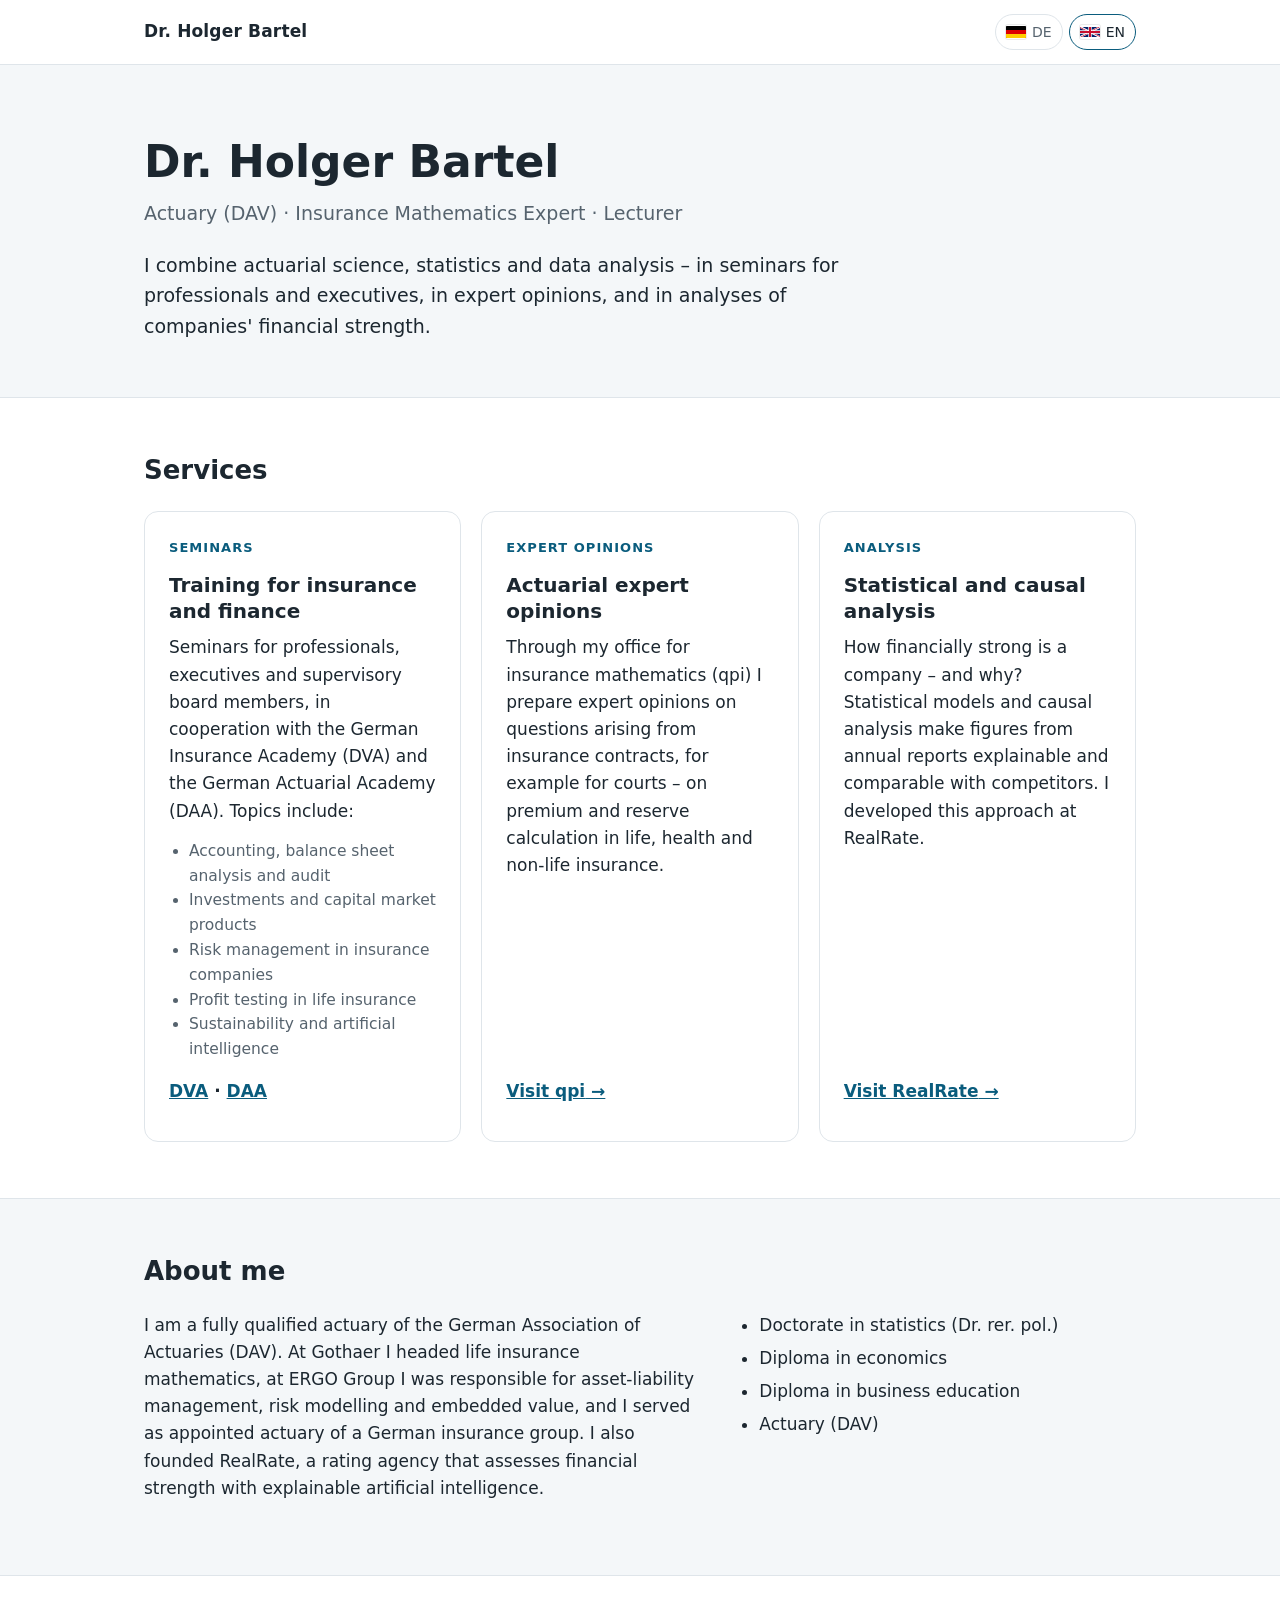
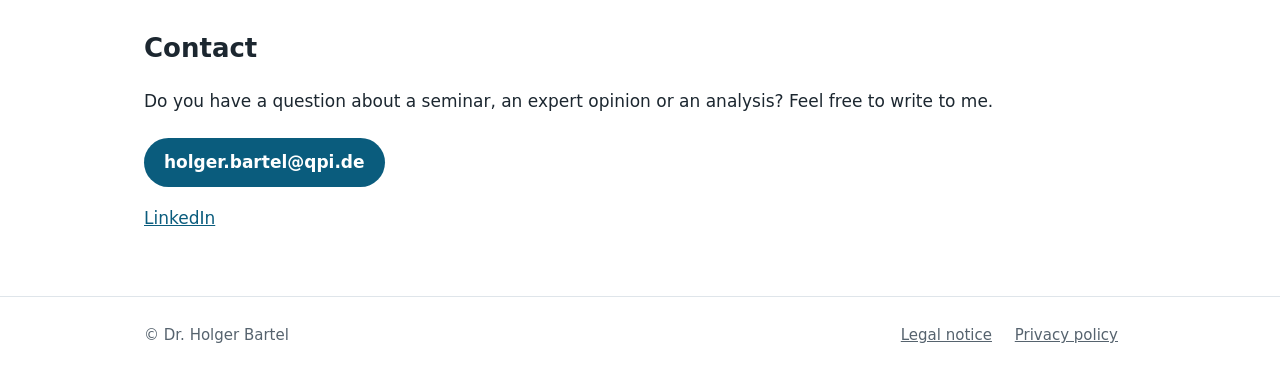
==== index.html @ e02b3cba "drbartel.com: statische Seite DE/EN mit Impressum und Datenschutz (Entwurf zur Vorschau) Co-Authored" ====
<!doctype html>
<html lang="en" data-title-de="Dr. Holger Bartel – Aktuar, Gutachter, Dozent" data-title-en="Dr. Holger Bartel – Actuary, Expert Witness, Lecturer">
<head>
  <meta charset="utf-8">
  <meta name="viewport" content="width=device-width, initial-scale=1">
  <meta http-equiv="Content-Security-Policy" content="default-src 'self'; img-src 'self' data:; style-src 'self'; script-src 'self'; base-uri 'none'; form-action 'none'">
  <meta name="referrer" content="strict-origin-when-cross-origin">
  <title>Dr. Holger Bartel – Actuary, Expert Witness, Lecturer</title>
  <meta name="description" content="Dr. Holger Bartel, Aktuar (DAV): Seminare, versicherungsmathematische Gutachten, statistische und kausale Analysen. Actuary: seminars, expert opinions, statistical and causal analysis.">
  <link rel="stylesheet" href="assets/style.css">
  <link rel="icon" href="data:,">
  <script src="assets/lang.js"></script>
</head>
<body>

<header class="top">
  <div class="wrap">
    <a class="brand" href="./">Dr. Holger Bartel</a>
    <div class="langs" role="group" aria-label="Sprache / Language">
      <button type="button" data-set-lang="de" aria-pressed="false" title="Deutsch">
        <svg viewBox="0 0 5 3" aria-hidden="true"><rect width="5" height="3" y="0" fill="#000"/><rect width="5" height="2" y="1" fill="#D00"/><rect width="5" height="1" y="2" fill="#FFCE00"/></svg>DE
      </button>
      <button type="button" data-set-lang="en" aria-pressed="false" title="English">
        <svg viewBox="0 0 60 30" aria-hidden="true"><clipPath id="uk-t"><path d="M30,15 h30 v15 z v15 h-30 z h-30 v-15 z v-15 h30 z"/></clipPath><path d="M0,0 v30 h60 v-30 z" fill="#012169"/><path d="M0,0 L60,30 M60,0 L0,30" stroke="#fff" stroke-width="6"/><path d="M0,0 L60,30 M60,0 L0,30" clip-path="url(#uk-t)" stroke="#C8102E" stroke-width="4"/><path d="M30,0 v30 M0,15 h60" stroke="#fff" stroke-width="10"/><path d="M30,0 v30 M0,15 h60" stroke="#C8102E" stroke-width="6"/></svg>EN
      </button>
    </div>
  </div>
</header>

<main>
  <div class="hero">
    <div class="wrap">
      <h1>Dr. Holger Bartel</h1>
      <p class="role">
        <span data-l="de">Aktuar (DAV) · Versicherungsmathematischer Sachverständiger · Dozent</span>
        <span data-l="en">Actuary (DAV) · Insurance Mathematics Expert · Lecturer</span>
      </p>
      <p class="lead">
        <span data-l="de">Ich verbinde Versicherungsmathematik, Statistik und Datenanalyse – in Seminaren für Fach- und Führungskräfte, in Gutachten und in Analysen zur Finanzstärke von Unternehmen.</span>
        <span data-l="en">I combine actuarial science, statistics and data analysis – in seminars for professionals and executives, in expert opinions, and in analyses of companies' financial strength.</span>
      </p>
    </div>
  </div>

  <section id="leistungen" aria-labelledby="h-services">
    <div class="wrap">
      <h2 id="h-services"><span data-l="de">Leistungen</span><span data-l="en">Services</span></h2>
      <div class="cards">

        <article class="card">
          <p class="kicker"><span data-l="de">Seminare</span><span data-l="en">Seminars</span></p>
          <h3><span data-l="de">Weiterbildung für Versicherung und Finanzen</span><span data-l="en">Training for insurance and finance</span></h3>
          <p>
            <span data-l="de">Seminare für Fach- und Führungskräfte sowie Aufsichtsratsmitglieder, in Zusammenarbeit mit der Deutschen Versicherungsakademie (DVA) und der Deutschen Aktuarakademie (DAA). Themen sind zum Beispiel:</span>
            <span data-l="en">Seminars for professionals, executives and supervisory board members, in cooperation with the German Insurance Academy (DVA) and the German Actuarial Academy (DAA). Topics include:</span>
          </p>
          <ul>
            <li><span data-l="de">Rechnungslegung, Bilanzanalyse und Prüfung</span><span data-l="en">Accounting, balance sheet analysis and audit</span></li>
            <li><span data-l="de">Kapitalanlage und Kapitalmarktprodukte</span><span data-l="en">Investments and capital market products</span></li>
            <li><span data-l="de">Risikomanagement in Versicherungsunternehmen</span><span data-l="en">Risk management in insurance companies</span></li>
            <li><span data-l="de">Profit-Testing in der Lebensversicherung</span><span data-l="en">Profit testing in life insurance</span></li>
            <li><span data-l="de">Nachhaltigkeit und Künstliche Intelligenz</span><span data-l="en">Sustainability and artificial intelligence</span></li>
          </ul>
          <p class="more">
            <a href="https://www.versicherungsakademie.de/" rel="noopener">DVA</a> ·
            <a href="https://aktuar.de/de/ueber-uns/qualifizierung/daa-weiterbildung/" rel="noopener">DAA</a>
          </p>
        </article>

        <article class="card">
          <p class="kicker"><span data-l="de">Gutachten</span><span data-l="en">Expert opinions</span></p>
          <h3><span data-l="de">Versicherungsmathematische Gutachten</span><span data-l="en">Actuarial expert opinions</span></h3>
          <p>
            <span data-l="de">Über mein Büro für Versicherungsmathematik (qpi) erstelle ich Gutachten zu Fragen aus Versicherungsverträgen, etwa für Gerichte – zur Prämien- und Rückstellungsberechnung in der Lebens-, Kranken- und Schadenversicherung.</span>
            <span data-l="en">Through my office for insurance mathematics (qpi) I prepare expert opinions on questions arising from insurance contracts, for example for courts – on premium and reserve calculation in life, health and non-life insurance.</span>
          </p>
          <p class="more"><a href="https://www.qpi.de/" rel="noopener"><span data-l="de">Zu qpi</span><span data-l="en">Visit qpi</span> →</a></p>
        </article>

        <article class="card">
          <p class="kicker"><span data-l="de">Analysen</span><span data-l="en">Analysis</span></p>
          <h3><span data-l="de">Statistische und kausale Analysen</span><span data-l="en">Statistical and causal analysis</span></h3>
          <p>
            <span data-l="de">Wie stark ist ein Unternehmen finanziell – und warum? Mit statistischen Modellen und Methoden der kausalen Analyse lassen sich Kennzahlen aus Geschäftsberichten nachvollziehbar erklären und mit Wettbewerbern vergleichen. Diesen Ansatz habe ich bei RealRate entwickelt.</span>
            <span data-l="en">How financially strong is a company – and why? Statistical models and causal analysis make figures from annual reports explainable and comparable with competitors. I developed this approach at RealRate.</span>
          </p>
          <p class="more"><a href="https://realrate.ai/" rel="noopener"><span data-l="de">Zu RealRate</span><span data-l="en">Visit RealRate</span> →</a></p>
        </article>

      </div>
    </div>
  </section>

  <section class="about" id="person" aria-labelledby="h-about">
    <div class="wrap">
      <h2 id="h-about"><span data-l="de">Zur Person</span><span data-l="en">About me</span></h2>
      <div class="cols">
        <div>
          <p>
            <span data-l="de">Ich bin Aktuar der Deutschen Aktuarvereinigung (DAV). Bei der Gothaer habe ich die Lebensversicherungsmathematik geleitet, bei der ERGO Group Asset-Liability-Management, Risikomodellierung und Embedded Value verantwortet, und ich war Verantwortlicher Aktuar einer deutschen Versicherungsgruppe. Außerdem habe ich RealRate gegründet, eine Ratingagentur, die Finanzstärke mit erklärbarer künstlicher Intelligenz bewertet.</span>
            <span data-l="en">I am a fully qualified actuary of the German Association of Actuaries (DAV). At Gothaer I headed life insurance mathematics, at ERGO Group I was responsible for asset-liability management, risk modelling and embedded value, and I served as appointed actuary of a German insurance group. I also founded RealRate, a rating agency that assesses financial strength with explainable artificial intelligence.</span>
          </p>
        </div>
        <div>
          <ul>
            <li><span data-l="de">Promotion in Statistik (Dr. rer. pol.)</span><span data-l="en">Doctorate in statistics (Dr. rer. pol.)</span></li>
            <li><span data-l="de">Diplom-Volkswirt</span><span data-l="en">Diploma in economics</span></li>
            <li><span data-l="de">Diplom-Handelslehrer</span><span data-l="en">Diploma in business education</span></li>
            <li><span data-l="de">Aktuar (DAV)</span><span data-l="en">Actuary (DAV)</span></li>
          </ul>
        </div>
      </div>
    </div>
  </section>

  <section class="contact" id="kontakt" aria-labelledby="h-contact">
    <div class="wrap">
      <h2 id="h-contact"><span data-l="de">Kontakt</span><span data-l="en">Contact</span></h2>
      <p>
        <span data-l="de">Sie haben eine Frage zu einem Seminar, einem Gutachten oder einer Analyse? Schreiben Sie mir gern.</span>
        <span data-l="en">Do you have a question about a seminar, an expert opinion or an analysis? Feel free to write to me.</span>
      </p>
      <a class="button" href="mailto:holger.bartel@qpi.de">holger.bartel@qpi.de</a>
      <p class="after-button"><a href="https://www.linkedin.com/in/dr-holger-bartel/" rel="noopener">LinkedIn</a></p>
    </div>
  </section>
</main>

<footer>
  <div class="wrap">
    <span>© Dr. Holger Bartel</span>
    <nav>
      <a href="impressum.html"><span data-l="de">Impressum</span><span data-l="en">Legal notice</span></a>
      <a href="datenschutz.html"><span data-l="de">Datenschutz</span><span data-l="en">Privacy policy</span></a>
    </nav>
  </div>
</footer>

</body>
</html>
---- assets/style.css ----
:root {
  --ink: #1c2730;
  --muted: #56636e;
  --line: #dfe5ea;
  --bg: #ffffff;
  --soft: #f4f7f9;
  --accent: #0a5c7d;
  --accent-ink: #ffffff;
  --radius: 14px;
  --max: 1040px;
}

* { box-sizing: border-box; }

html { -webkit-text-size-adjust: 100%; }

body {
  margin: 0;
  font-family: system-ui, -apple-system, "Segoe UI", Roboto, "Helvetica Neue", Arial, sans-serif;
  font-size: 17px;
  line-height: 1.6;
  color: var(--ink);
  background: var(--bg);
}

/* Language switching: without JavaScript English is shown. */
[data-l="de"] { display: none; }
html[data-lang="de"] [data-l="de"] { display: revert; }
html[data-lang="de"] [data-l="en"] { display: none; }

a { color: var(--accent); }
a:hover { text-decoration-thickness: 2px; }

.wrap { max-width: var(--max); margin: 0 auto; padding: 0 24px; }

/* Header */
.top {
  border-bottom: 1px solid var(--line);
  background: var(--bg);
}
.top .wrap {
  display: flex;
  align-items: center;
  justify-content: space-between;
  gap: 16px;
  min-height: 64px;
}
.brand {
  font-weight: 650;
  letter-spacing: 0.01em;
  color: var(--ink);
  text-decoration: none;
}
.langs { display: flex; gap: 6px; }
.langs button {
  display: inline-flex;
  align-items: center;
  gap: 6px;
  padding: 6px 10px;
  border: 1px solid var(--line);
  border-radius: 999px;
  background: var(--bg);
  color: var(--muted);
  font: inherit;
  font-size: 14px;
  cursor: pointer;
}
.langs button[aria-pressed="true"] {
  border-color: var(--accent);
  color: var(--ink);
}
.langs svg { width: 20px; height: 14px; border-radius: 2px; box-shadow: 0 0 0 1px rgba(0,0,0,.08); }

/* Hero */
.hero { padding: 72px 0 56px; background: var(--soft); border-bottom: 1px solid var(--line); }
.hero h1 { font-size: clamp(30px, 4.4vw, 44px); line-height: 1.15; margin: 0 0 10px; }
.hero .role { font-size: 19px; color: var(--muted); margin: 0 0 22px; }
.hero p.lead { max-width: 720px; margin: 0; font-size: 19px; }

/* Sections */
section { padding: 56px 0; }
h2 { font-size: 26px; line-height: 1.25; margin: 0 0 24px; }
h3 { font-size: 20px; line-height: 1.3; margin: 0 0 10px; }

.cards {
  display: grid;
  grid-template-columns: repeat(3, minmax(0, 1fr));
  gap: 20px;
}
.card h3 { hyphens: auto; overflow-wrap: break-word; }
.card {
  border: 1px solid var(--line);
  border-radius: var(--radius);
  padding: 26px 24px 22px;
  display: flex;
  flex-direction: column;
}
.card p { margin: 0 0 14px; }
.card ul { margin: 0 0 16px; padding-left: 20px; color: var(--muted); font-size: 15.5px; }
.card .more { margin-top: auto; font-weight: 600; }
.kicker {
  font-size: 13px;
  font-weight: 650;
  letter-spacing: .08em;
  text-transform: uppercase;
  color: var(--accent);
  margin: 0 0 8px;
}

.about { background: var(--soft); border-top: 1px solid var(--line); border-bottom: 1px solid var(--line); }
.about .cols { display: grid; grid-template-columns: 1.4fr 1fr; gap: 40px; }
.about p { margin-top: 0; }
.about ul { margin: 0; padding-left: 20px; }
.about li { margin-bottom: 6px; }

.contact p { margin: 0 0 8px; }
.button {
  display: inline-block;
  margin-top: 14px;
  padding: 11px 20px;
  border-radius: 999px;
  background: var(--accent);
  color: var(--accent-ink);
  text-decoration: none;
  font-weight: 600;
}
.button:hover { filter: brightness(1.08); }
.contact .after-button { margin-top: 18px; }

/* Footer */
footer { border-top: 1px solid var(--line); padding: 26px 0 40px; color: var(--muted); font-size: 15px; }
footer .wrap { display: flex; flex-wrap: wrap; justify-content: space-between; gap: 12px; }
footer nav a { margin-right: 18px; color: var(--muted); }

/* Legal pages */
.legal { padding: 48px 0 64px; }
.legal .wrap { max-width: 800px; }
.legal h1 { font-size: 32px; margin: 0 0 24px; }
.legal h2 { font-size: 21px; margin: 32px 0 10px; }
.legal p, .legal li { color: var(--ink); }
.back { display: inline-block; margin-bottom: 20px; }

@media (max-width: 860px) {
  .cards { grid-template-columns: 1fr; }
  .about .cols { grid-template-columns: 1fr; gap: 24px; }
  .hero { padding: 52px 0 40px; }
}

@media (prefers-color-scheme: dark) {
  :root {
    --ink: #e6ecf0;
    --muted: #a3b1bc;
    --line: #2a3742;
    --bg: #12191f;
    --soft: #172129;
    --accent: #6cc3e6;
    --accent-ink: #0b1418;
  }
}
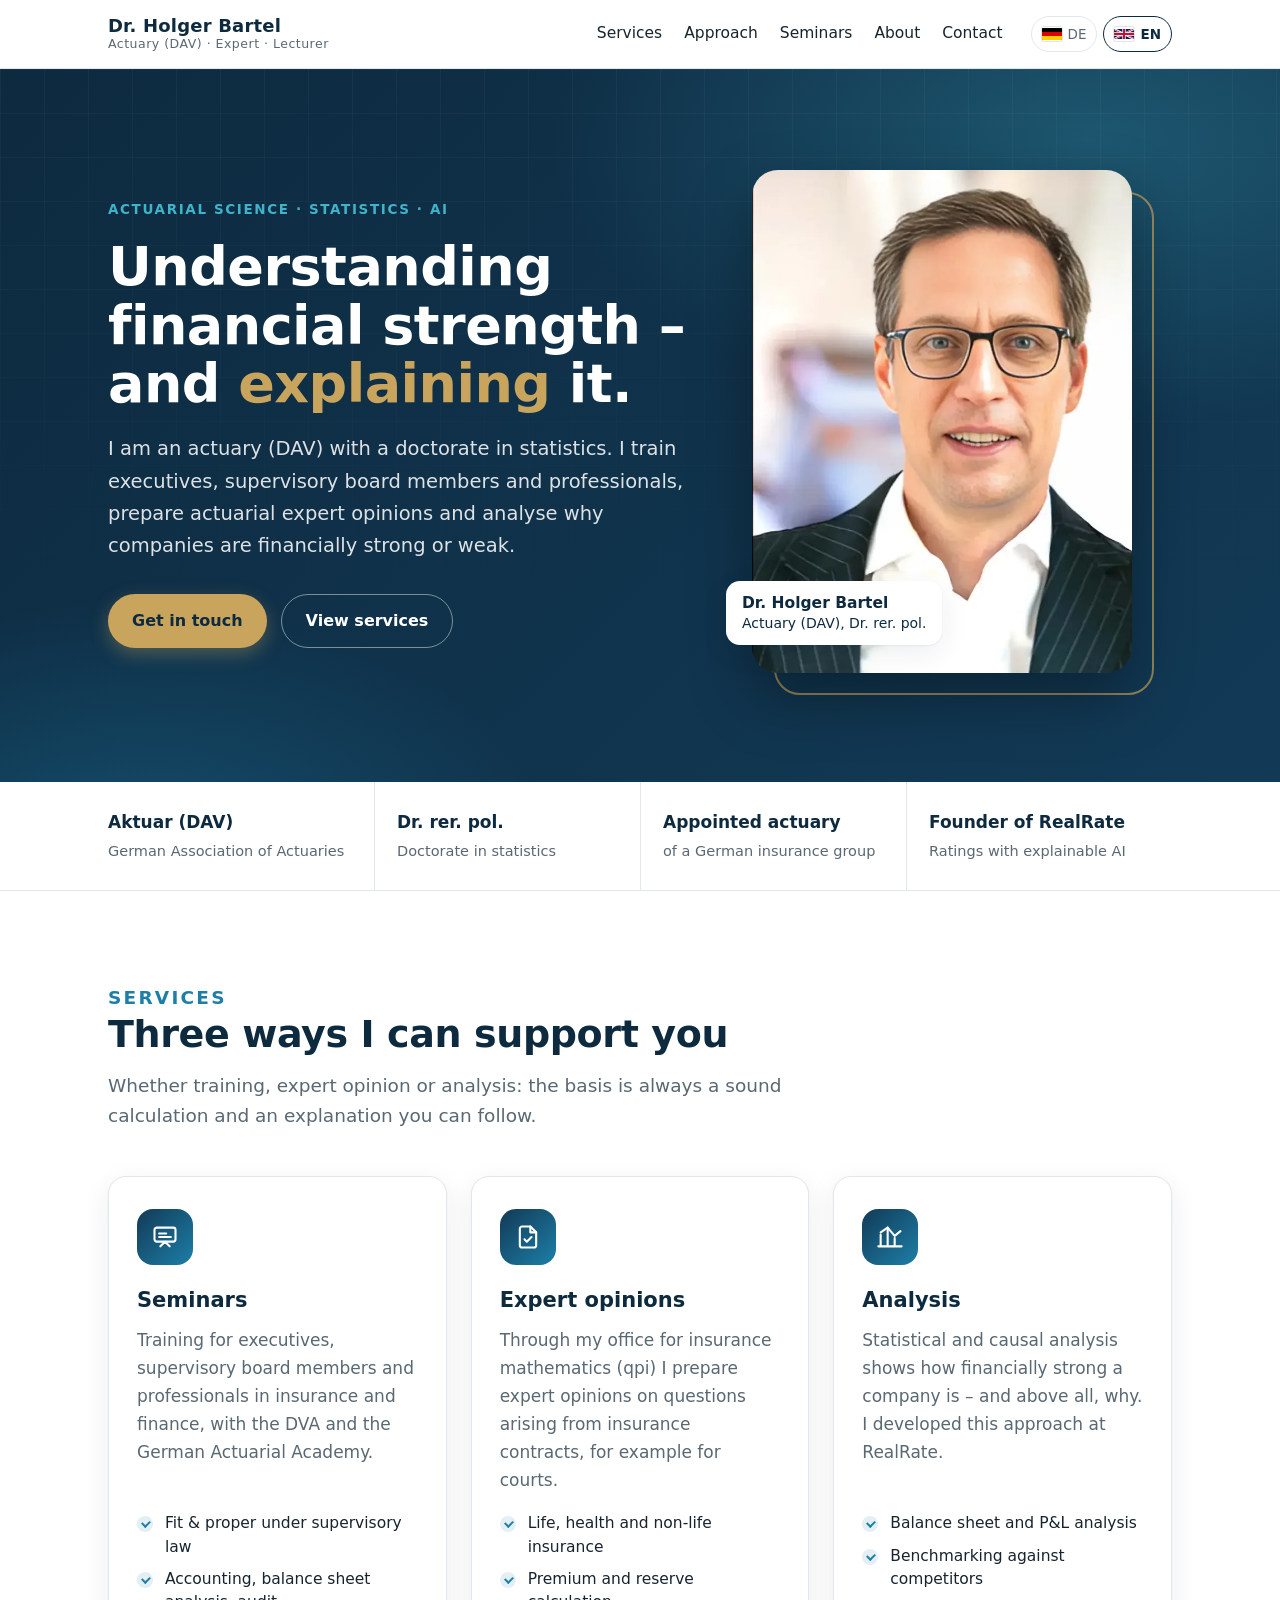
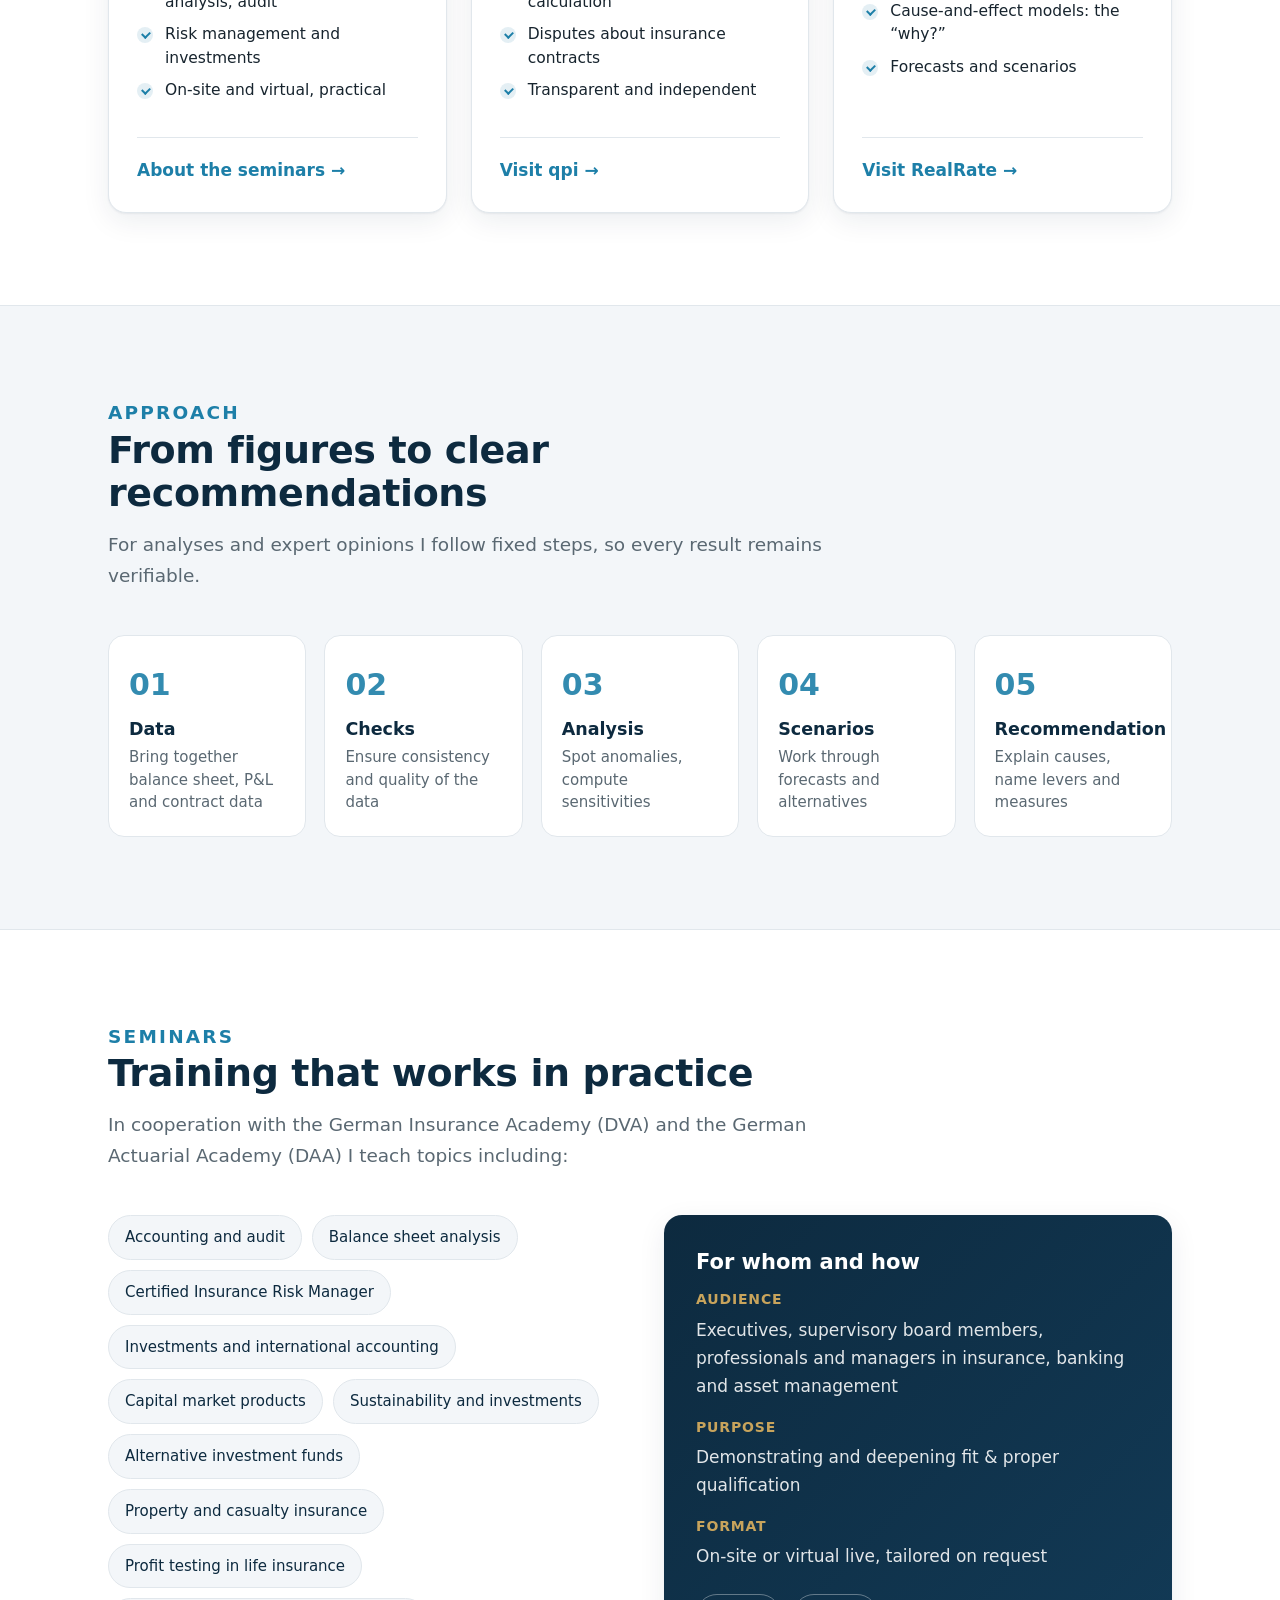
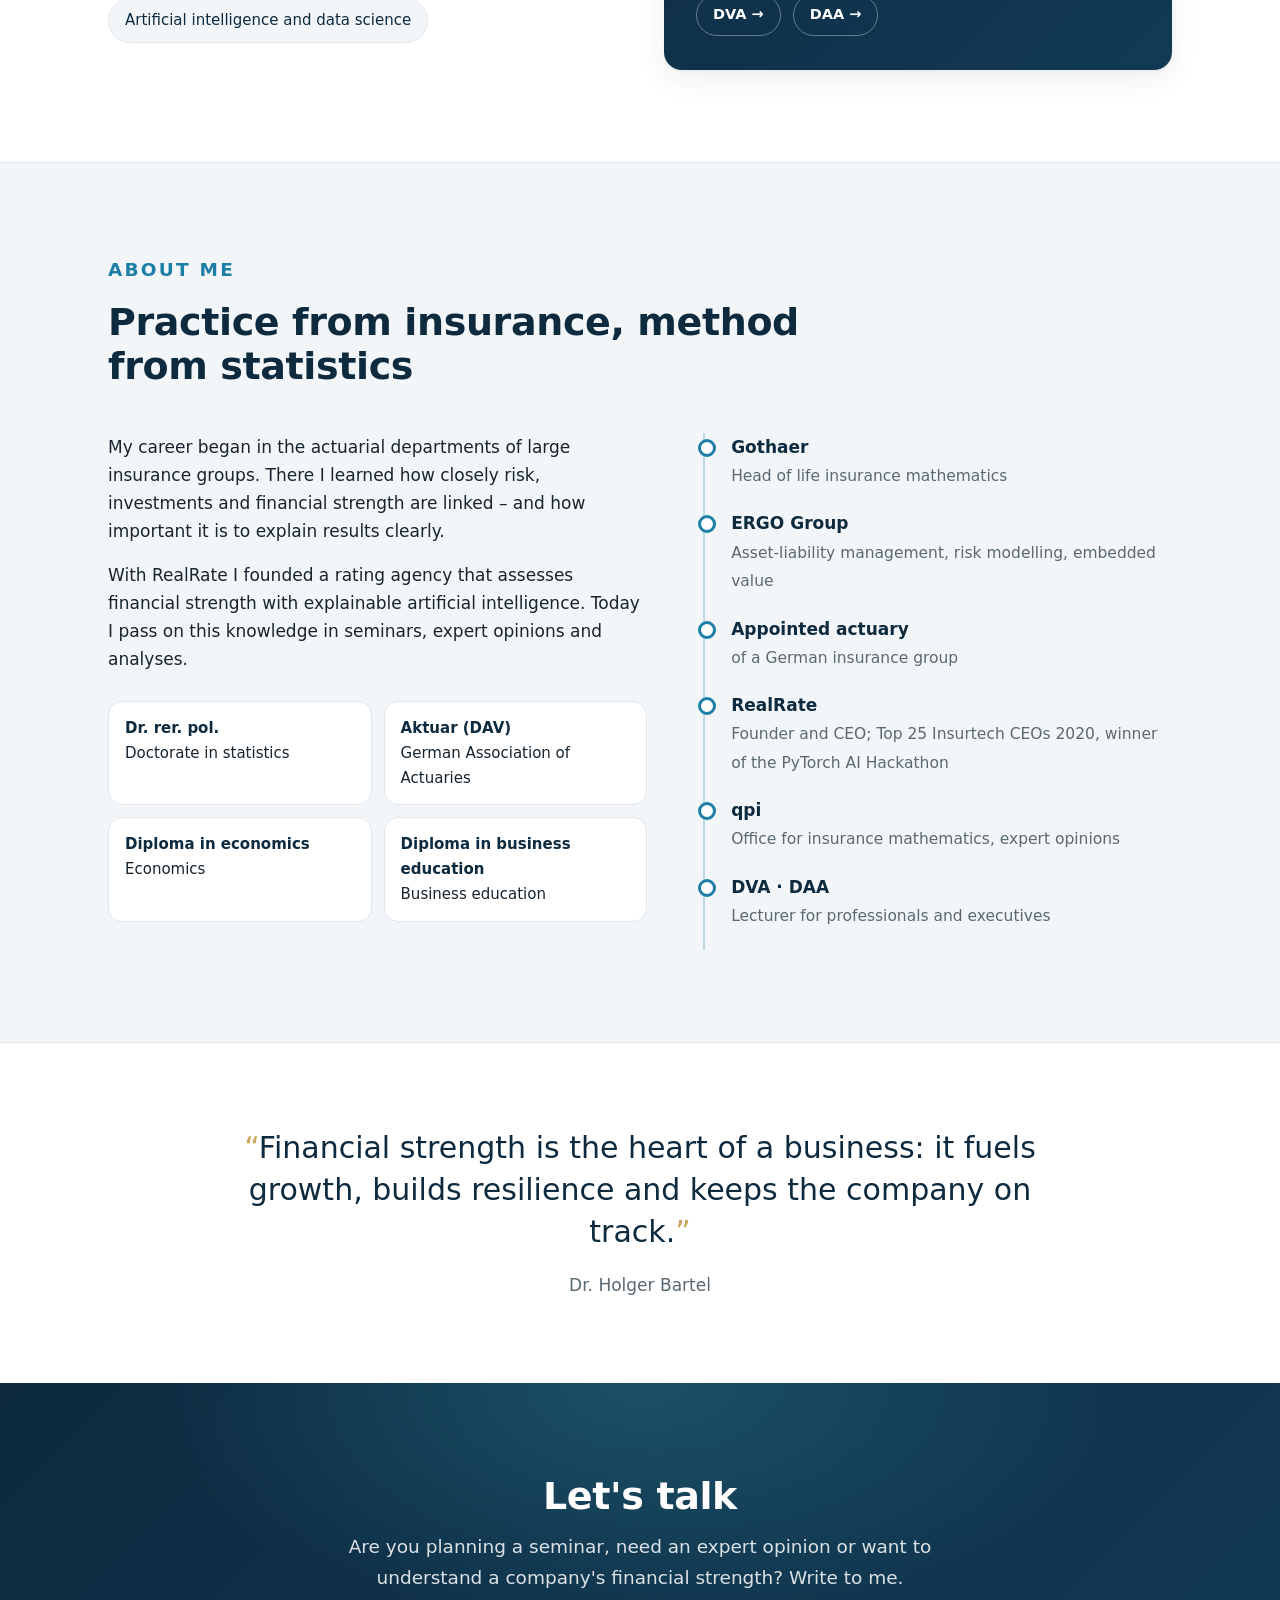
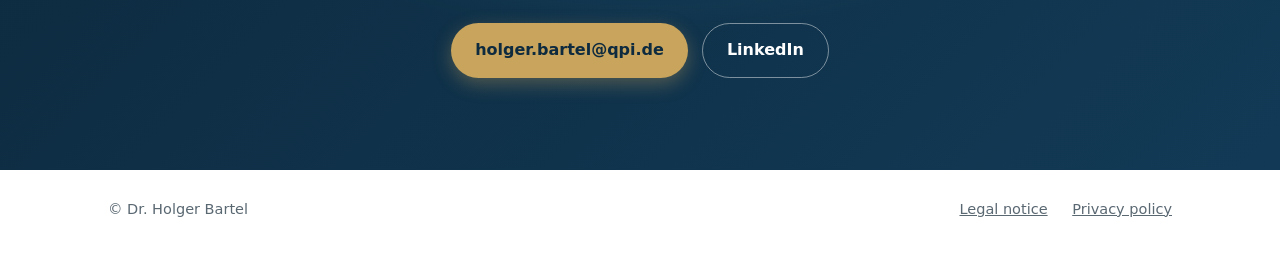
==== commit 24a493f3: "Neugestaltung: Porträt, Kopfbereich, gleich aufgebaute Leistungskarten, Vorgehen, Seminare, Werdegan" ====
--- a/index.html
+++ b/index.html
@@ -1,21 +1,33 @@
 <!doctype html>
-<html lang="en" data-title-de="Dr. Holger Bartel – Aktuar, Gutachter, Dozent" data-title-en="Dr. Holger Bartel – Actuary, Expert Witness, Lecturer">
+<html lang="en" data-title-de="Dr. Holger Bartel – Aktuar (DAV), Gutachter und Dozent" data-title-en="Dr. Holger Bartel – Actuary (DAV), Expert and Lecturer">
 <head>
   <meta charset="utf-8">
   <meta name="viewport" content="width=device-width, initial-scale=1">
   <meta http-equiv="Content-Security-Policy" content="default-src 'self'; img-src 'self' data:; style-src 'self'; script-src 'self'; base-uri 'none'; form-action 'none'">
   <meta name="referrer" content="strict-origin-when-cross-origin">
-  <title>Dr. Holger Bartel – Actuary, Expert Witness, Lecturer</title>
-  <meta name="description" content="Dr. Holger Bartel, Aktuar (DAV): Seminare, versicherungsmathematische Gutachten, statistische und kausale Analysen. Actuary: seminars, expert opinions, statistical and causal analysis.">
+  <title>Dr. Holger Bartel – Actuary (DAV), Expert and Lecturer</title>
+  <meta name="description" content="Dr. Holger Bartel, Aktuar (DAV): Seminare für Vorstände, Aufsichtsräte und Fachkräfte, versicherungsmathematische Gutachten, statistische und kausale Analysen der Finanzstärke.">
+  <meta name="theme-color" content="#0d2a3f">
   <link rel="stylesheet" href="assets/style.css">
   <link rel="icon" href="data:,">
   <script src="assets/lang.js"></script>
 </head>
 <body>
+<a class="skip" href="#main"><span data-l="de">Zum Inhalt</span><span data-l="en">Skip to content</span></a>
 
 <header class="top">
   <div class="wrap">
-    <a class="brand" href="./">Dr. Holger Bartel</a>
+    <a class="brand" href="./">
+      <strong>Dr. Holger Bartel</strong>
+      <small><span data-l="de">Aktuar (DAV) · Gutachter · Dozent</span><span data-l="en">Actuary (DAV) · Expert · Lecturer</span></small>
+    </a>
+    <nav class="nav" aria-label="Navigation">
+      <a href="#leistungen"><span data-l="de">Leistungen</span><span data-l="en">Services</span></a>
+      <a href="#vorgehen"><span data-l="de">Vorgehen</span><span data-l="en">Approach</span></a>
+      <a href="#seminare"><span data-l="de">Seminare</span><span data-l="en">Seminars</span></a>
+      <a href="#person"><span data-l="de">Zur Person</span><span data-l="en">About</span></a>
+      <a href="#kontakt"><span data-l="de">Kontakt</span><span data-l="en">Contact</span></a>
+    </nav>
     <div class="langs" role="group" aria-label="Sprache / Language">
       <button type="button" data-set-lang="de" aria-pressed="false" title="Deutsch">
         <svg viewBox="0 0 5 3" aria-hidden="true"><rect width="5" height="3" y="0" fill="#000"/><rect width="5" height="2" y="1" fill="#D00"/><rect width="5" height="1" y="2" fill="#FFCE00"/></svg>DE
@@ -27,101 +39,210 @@
   </div>
 </header>
 
-<main>
+<main id="main">
+
+  <!-- Hero -->
   <div class="hero">
     <div class="wrap">
-      <h1>Dr. Holger Bartel</h1>
-      <p class="role">
-        <span data-l="de">Aktuar (DAV) · Versicherungsmathematischer Sachverständiger · Dozent</span>
-        <span data-l="en">Actuary (DAV) · Insurance Mathematics Expert · Lecturer</span>
-      </p>
-      <p class="lead">
-        <span data-l="de">Ich verbinde Versicherungsmathematik, Statistik und Datenanalyse – in Seminaren für Fach- und Führungskräfte, in Gutachten und in Analysen zur Finanzstärke von Unternehmen.</span>
-        <span data-l="en">I combine actuarial science, statistics and data analysis – in seminars for professionals and executives, in expert opinions, and in analyses of companies' financial strength.</span>
-      </p>
-    </div>
-  </div>
-
+      <div>
+        <p class="eyebrow"><span data-l="de">Versicherungsmathematik · Statistik · KI</span><span data-l="en">Actuarial science · Statistics · AI</span></p>
+        <h1>
+          <span data-l="de">Finanzstärke verstehen – und <em>erklären</em>.</span>
+          <span data-l="en">Understanding financial strength – and <em>explaining</em> it.</span>
+        </h1>
+        <p class="lead">
+          <span data-l="de">Ich bin Aktuar (DAV) mit Promotion in Statistik. Ich schule Vorstände, Aufsichtsräte und Fachkräfte, erstelle versicherungsmathematische Gutachten und analysiere, warum Unternehmen finanziell stark oder schwach sind.</span>
+          <span data-l="en">I am an actuary (DAV) with a doctorate in statistics. I train executives, supervisory board members and professionals, prepare actuarial expert opinions and analyse why companies are financially strong or weak.</span>
+        </p>
+        <div class="actions">
+          <a class="btn btn-primary" href="#kontakt"><span data-l="de">Kontakt aufnehmen</span><span data-l="en">Get in touch</span></a>
+          <a class="btn btn-ghost" href="#leistungen"><span data-l="de">Leistungen ansehen</span><span data-l="en">View services</span></a>
+        </div>
+      </div>
+      <figure class="portrait">
+        <picture>
+          <source srcset="assets/holger.webp" type="image/webp">
+          <img src="assets/holger.jpg" width="679" height="898" alt="Dr. Holger Bartel">
+        </picture>
+        <figcaption>
+          <strong>Dr. Holger Bartel</strong>
+          <span data-l="de">Aktuar (DAV), Dr. rer. pol.</span><span data-l="en">Actuary (DAV), Dr. rer. pol.</span>
+        </figcaption>
+      </figure>
+    </div>
+  </div>
+
+  <!-- Facts -->
+  <div class="facts">
+    <div class="wrap">
+      <ul>
+        <li><b>Aktuar (DAV)</b><span><span data-l="de">Deutsche Aktuarvereinigung</span><span data-l="en">German Association of Actuaries</span></span></li>
+        <li><b>Dr. rer. pol.</b><span><span data-l="de">Promotion in Statistik</span><span data-l="en">Doctorate in statistics</span></span></li>
+        <li><b><span data-l="de">Verantwortlicher Aktuar</span><span data-l="en">Appointed actuary</span></b><span><span data-l="de">einer deutschen Versicherungsgruppe</span><span data-l="en">of a German insurance group</span></span></li>
+        <li><b><span data-l="de">Gründer von RealRate</span><span data-l="en">Founder of RealRate</span></b><span><span data-l="de">Ratings mit erklärbarer KI</span><span data-l="en">Ratings with explainable AI</span></span></li>
+      </ul>
+    </div>
+  </div>
+
+  <!-- Services -->
   <section id="leistungen" aria-labelledby="h-services">
     <div class="wrap">
-      <h2 id="h-services"><span data-l="de">Leistungen</span><span data-l="en">Services</span></h2>
+      <div class="section-head">
+        <p class="eyebrow"><span data-l="de">Leistungen</span><span data-l="en">Services</span></p>
+        <h2 id="h-services"><span data-l="de">Drei Wege, wie ich Sie unterstütze</span><span data-l="en">Three ways I can support you</span></h2>
+        <p><span data-l="de">Ob Weiterbildung, Gutachten oder Analyse: Grundlage ist immer eine saubere Rechnung und eine Erklärung, die man nachvollziehen kann.</span><span data-l="en">Whether training, expert opinion or analysis: the basis is always a sound calculation and an explanation you can follow.</span></p>
+      </div>
+
       <div class="cards">
-
         <article class="card">
-          <p class="kicker"><span data-l="de">Seminare</span><span data-l="en">Seminars</span></p>
-          <h3><span data-l="de">Weiterbildung für Versicherung und Finanzen</span><span data-l="en">Training for insurance and finance</span></h3>
-          <p>
-            <span data-l="de">Seminare für Fach- und Führungskräfte sowie Aufsichtsratsmitglieder, in Zusammenarbeit mit der Deutschen Versicherungsakademie (DVA) und der Deutschen Aktuarakademie (DAA). Themen sind zum Beispiel:</span>
-            <span data-l="en">Seminars for professionals, executives and supervisory board members, in cooperation with the German Insurance Academy (DVA) and the German Actuarial Academy (DAA). Topics include:</span>
-          </p>
-          <ul>
-            <li><span data-l="de">Rechnungslegung, Bilanzanalyse und Prüfung</span><span data-l="en">Accounting, balance sheet analysis and audit</span></li>
-            <li><span data-l="de">Kapitalanlage und Kapitalmarktprodukte</span><span data-l="en">Investments and capital market products</span></li>
-            <li><span data-l="de">Risikomanagement in Versicherungsunternehmen</span><span data-l="en">Risk management in insurance companies</span></li>
-            <li><span data-l="de">Profit-Testing in der Lebensversicherung</span><span data-l="en">Profit testing in life insurance</span></li>
-            <li><span data-l="de">Nachhaltigkeit und Künstliche Intelligenz</span><span data-l="en">Sustainability and artificial intelligence</span></li>
+          <div class="icon" aria-hidden="true"><svg viewBox="0 0 24 24"><rect x="3" y="4" width="18" height="12" rx="2"/><path d="M8 20l4-4 4 4"/><path d="M7 9h6M7 12h10"/></svg></div>
+          <h3><span data-l="de">Seminare</span><span data-l="en">Seminars</span></h3>
+          <p><span data-l="de">Weiterbildung für Vorstände, Aufsichtsräte und Fachkräfte der Versicherungs- und Finanzwirtschaft, mit der DVA und der Deutschen Aktuarakademie.</span><span data-l="en">Training for executives, supervisory board members and professionals in insurance and finance, with the DVA and the German Actuarial Academy.</span></p>
+          <ul class="ticks">
+            <li><span data-l="de">Fit &amp; Proper nach Aufsichtsrecht</span><span data-l="en">Fit &amp; proper under supervisory law</span></li>
+            <li><span data-l="de">Rechnungslegung, Bilanzanalyse, Prüfung</span><span data-l="en">Accounting, balance sheet analysis, audit</span></li>
+            <li><span data-l="de">Risikomanagement und Kapitalanlage</span><span data-l="en">Risk management and investments</span></li>
+            <li><span data-l="de">Präsenz und virtuell, praxisnah</span><span data-l="en">On-site and virtual, practical</span></li>
           </ul>
-          <p class="more">
-            <a href="https://www.versicherungsakademie.de/" rel="noopener">DVA</a> ·
-            <a href="https://aktuar.de/de/ueber-uns/qualifizierung/daa-weiterbildung/" rel="noopener">DAA</a>
-          </p>
+          <div class="more"><a href="#seminare"><span data-l="de">Zu den Seminaren</span><span data-l="en">About the seminars</span> →</a></div>
         </article>
 
         <article class="card">
-          <p class="kicker"><span data-l="de">Gutachten</span><span data-l="en">Expert opinions</span></p>
-          <h3><span data-l="de">Versicherungsmathematische Gutachten</span><span data-l="en">Actuarial expert opinions</span></h3>
-          <p>
-            <span data-l="de">Über mein Büro für Versicherungsmathematik (qpi) erstelle ich Gutachten zu Fragen aus Versicherungsverträgen, etwa für Gerichte – zur Prämien- und Rückstellungsberechnung in der Lebens-, Kranken- und Schadenversicherung.</span>
-            <span data-l="en">Through my office for insurance mathematics (qpi) I prepare expert opinions on questions arising from insurance contracts, for example for courts – on premium and reserve calculation in life, health and non-life insurance.</span>
-          </p>
-          <p class="more"><a href="https://www.qpi.de/" rel="noopener"><span data-l="de">Zu qpi</span><span data-l="en">Visit qpi</span> →</a></p>
+          <div class="icon" aria-hidden="true"><svg viewBox="0 0 24 24"><path d="M14 3H7a2 2 0 0 0-2 2v14a2 2 0 0 0 2 2h10a2 2 0 0 0 2-2V8z"/><path d="M14 3v5h5"/><path d="M9 14l2 2 4-4"/></svg></div>
+          <h3><span data-l="de">Gutachten</span><span data-l="en">Expert opinions</span></h3>
+          <p><span data-l="de">Über mein Büro für Versicherungsmathematik (qpi) erstelle ich Gutachten zu Fragen aus Versicherungsverträgen, etwa für Gerichte.</span><span data-l="en">Through my office for insurance mathematics (qpi) I prepare expert opinions on questions arising from insurance contracts, for example for courts.</span></p>
+          <ul class="ticks">
+            <li><span data-l="de">Lebens-, Kranken- und Schadenversicherung</span><span data-l="en">Life, health and non-life insurance</span></li>
+            <li><span data-l="de">Prämien- und Rückstellungsberechnung</span><span data-l="en">Premium and reserve calculation</span></li>
+            <li><span data-l="de">Rechtsstreitigkeiten aus Versicherungsverträgen</span><span data-l="en">Disputes about insurance contracts</span></li>
+            <li><span data-l="de">Nachvollziehbar und unabhängig</span><span data-l="en">Transparent and independent</span></li>
+          </ul>
+          <div class="more"><a href="https://www.qpi.de/" rel="noopener"><span data-l="de">Zu qpi</span><span data-l="en">Visit qpi</span> →</a></div>
         </article>
 
         <article class="card">
-          <p class="kicker"><span data-l="de">Analysen</span><span data-l="en">Analysis</span></p>
-          <h3><span data-l="de">Statistische und kausale Analysen</span><span data-l="en">Statistical and causal analysis</span></h3>
-          <p>
-            <span data-l="de">Wie stark ist ein Unternehmen finanziell – und warum? Mit statistischen Modellen und Methoden der kausalen Analyse lassen sich Kennzahlen aus Geschäftsberichten nachvollziehbar erklären und mit Wettbewerbern vergleichen. Diesen Ansatz habe ich bei RealRate entwickelt.</span>
-            <span data-l="en">How financially strong is a company – and why? Statistical models and causal analysis make figures from annual reports explainable and comparable with competitors. I developed this approach at RealRate.</span>
-          </p>
-          <p class="more"><a href="https://realrate.ai/" rel="noopener"><span data-l="de">Zu RealRate</span><span data-l="en">Visit RealRate</span> →</a></p>
+          <div class="icon" aria-hidden="true"><svg viewBox="0 0 24 24"><path d="M4 20V10M10 20V4M16 20v-7M22 20H2"/><path d="M4 8l6-4 6 7 5-4"/></svg></div>
+          <h3><span data-l="de">Analysen</span><span data-l="en">Analysis</span></h3>
+          <p><span data-l="de">Statistische und kausale Analysen zeigen, wie stark ein Unternehmen finanziell ist – und vor allem, warum. Diesen Ansatz habe ich bei RealRate entwickelt.</span><span data-l="en">Statistical and causal analysis shows how financially strong a company is – and above all, why. I developed this approach at RealRate.</span></p>
+          <ul class="ticks">
+            <li><span data-l="de">Bilanz- und GuV-Analyse</span><span data-l="en">Balance sheet and P&amp;L analysis</span></li>
+            <li><span data-l="de">Vergleich mit Wettbewerbern</span><span data-l="en">Benchmarking against competitors</span></li>
+            <li><span data-l="de">Ursache-Wirkungs-Modelle: das „Warum?“</span><span data-l="en">Cause-and-effect models: the “why?”</span></li>
+            <li><span data-l="de">Prognosen und Szenarien</span><span data-l="en">Forecasts and scenarios</span></li>
+          </ul>
+          <div class="more"><a href="https://realrate.ai/" rel="noopener"><span data-l="de">Zu RealRate</span><span data-l="en">Visit RealRate</span> →</a></div>
         </article>
-
-      </div>
-    </div>
-  </section>
-
+      </div>
+    </div>
+  </section>
+
+  <!-- Approach -->
+  <section class="approach" id="vorgehen" aria-labelledby="h-approach">
+    <div class="wrap">
+      <div class="section-head">
+        <p class="eyebrow"><span data-l="de">Vorgehen</span><span data-l="en">Approach</span></p>
+        <h2 id="h-approach"><span data-l="de">Von den Zahlen zu klaren Empfehlungen</span><span data-l="en">From figures to clear recommendations</span></h2>
+        <p><span data-l="de">Bei Analysen und Gutachten gehe ich in festen Schritten vor – so bleibt jedes Ergebnis überprüfbar.</span><span data-l="en">For analyses and expert opinions I follow fixed steps, so every result remains verifiable.</span></p>
+      </div>
+      <ol class="steps">
+        <li><h3><span data-l="de">Daten</span><span data-l="en">Data</span></h3><p><span data-l="de">Bilanz, GuV und Vertragsdaten zusammenführen</span><span data-l="en">Bring together balance sheet, P&amp;L and contract data</span></p></li>
+        <li><h3><span data-l="de">Prüfung</span><span data-l="en">Checks</span></h3><p><span data-l="de">Konsistenz und Qualität der Daten sichern</span><span data-l="en">Ensure consistency and quality of the data</span></p></li>
+        <li><h3><span data-l="de">Analyse</span><span data-l="en">Analysis</span></h3><p><span data-l="de">Auffälligkeiten erkennen, Sensitivitäten berechnen</span><span data-l="en">Spot anomalies, compute sensitivities</span></p></li>
+        <li><h3><span data-l="de">Szenarien</span><span data-l="en">Scenarios</span></h3><p><span data-l="de">Prognosen und Alternativen durchrechnen</span><span data-l="en">Work through forecasts and alternatives</span></p></li>
+        <li><h3><span data-l="de">Empfehlung</span><span data-l="en">Recommendation</span></h3><p><span data-l="de">Ursachen erklären, Hebel und Maßnahmen benennen</span><span data-l="en">Explain causes, name levers and measures</span></p></li>
+      </ol>
+    </div>
+  </section>
+
+  <!-- Seminars -->
+  <section class="seminars" id="seminare" aria-labelledby="h-seminars">
+    <div class="wrap">
+      <div class="section-head">
+        <p class="eyebrow"><span data-l="de">Seminare</span><span data-l="en">Seminars</span></p>
+        <h2 id="h-seminars"><span data-l="de">Weiterbildung, die im Alltag trägt</span><span data-l="en">Training that works in practice</span></h2>
+        <p><span data-l="de">In Zusammenarbeit mit der Deutschen Versicherungsakademie (DVA) und der Deutschen Aktuarakademie (DAA) unterrichte ich unter anderem diese Themen:</span><span data-l="en">In cooperation with the German Insurance Academy (DVA) and the German Actuarial Academy (DAA) I teach topics including:</span></p>
+      </div>
+      <div class="cols">
+        <ul class="chips">
+          <li><span data-l="de">Rechnungslegung und Prüfung</span><span data-l="en">Accounting and audit</span></li>
+          <li><span data-l="de">Bilanzanalyse</span><span data-l="en">Balance sheet analysis</span></li>
+          <li>Certified Insurance Risk Manager</li>
+          <li><span data-l="de">Kapitalanlage und internationale Rechnungslegung</span><span data-l="en">Investments and international accounting</span></li>
+          <li><span data-l="de">Kapitalmarktprodukte</span><span data-l="en">Capital market products</span></li>
+          <li><span data-l="de">Nachhaltigkeit und Kapitalanlage</span><span data-l="en">Sustainability and investments</span></li>
+          <li><span data-l="de">Alternative Investmentfonds</span><span data-l="en">Alternative investment funds</span></li>
+          <li><span data-l="de">Schaden- und Unfallversicherung</span><span data-l="en">Property and casualty insurance</span></li>
+          <li><span data-l="de">Profit-Testing in der Lebensversicherung</span><span data-l="en">Profit testing in life insurance</span></li>
+          <li><span data-l="de">Künstliche Intelligenz und Data Science</span><span data-l="en">Artificial intelligence and data science</span></li>
+        </ul>
+        <div class="panel">
+          <h3><span data-l="de">Für wen und wie</span><span data-l="en">For whom and how</span></h3>
+          <dl>
+            <dt><span data-l="de">Zielgruppe</span><span data-l="en">Audience</span></dt>
+            <dd><span data-l="de">Vorstände, Aufsichtsräte, Fach- und Führungskräfte aus Versicherung, Banken und Asset Management</span><span data-l="en">Executives, supervisory board members, professionals and managers in insurance, banking and asset management</span></dd>
+            <dt><span data-l="de">Anlass</span><span data-l="en">Purpose</span></dt>
+            <dd><span data-l="de">Fachliche Eignung (Fit &amp; Proper) nachweisen und vertiefen</span><span data-l="en">Demonstrating and deepening fit &amp; proper qualification</span></dd>
+            <dt><span data-l="de">Format</span><span data-l="en">Format</span></dt>
+            <dd><span data-l="de">Präsenz oder virtuell live, auf Wunsch zugeschnitten</span><span data-l="en">On-site or virtual live, tailored on request</span></dd>
+          </dl>
+          <div class="partners">
+            <a href="https://www.versicherungsakademie.de/" rel="noopener">DVA →</a>
+            <a href="https://aktuar.de/de/ueber-uns/qualifizierung/daa-weiterbildung/" rel="noopener">DAA →</a>
+          </div>
+        </div>
+      </div>
+    </div>
+  </section>
+
+  <!-- About -->
   <section class="about" id="person" aria-labelledby="h-about">
     <div class="wrap">
-      <h2 id="h-about"><span data-l="de">Zur Person</span><span data-l="en">About me</span></h2>
+      <div class="section-head">
+        <p class="eyebrow"><span data-l="de">Zur Person</span><span data-l="en">About me</span></p>
+        <h2 id="h-about"><span data-l="de">Praxis aus der Versicherung, Methode aus der Statistik</span><span data-l="en">Practice from insurance, method from statistics</span></h2>
+      </div>
       <div class="cols">
         <div>
-          <p>
-            <span data-l="de">Ich bin Aktuar der Deutschen Aktuarvereinigung (DAV). Bei der Gothaer habe ich die Lebensversicherungsmathematik geleitet, bei der ERGO Group Asset-Liability-Management, Risikomodellierung und Embedded Value verantwortet, und ich war Verantwortlicher Aktuar einer deutschen Versicherungsgruppe. Außerdem habe ich RealRate gegründet, eine Ratingagentur, die Finanzstärke mit erklärbarer künstlicher Intelligenz bewertet.</span>
-            <span data-l="en">I am a fully qualified actuary of the German Association of Actuaries (DAV). At Gothaer I headed life insurance mathematics, at ERGO Group I was responsible for asset-liability management, risk modelling and embedded value, and I served as appointed actuary of a German insurance group. I also founded RealRate, a rating agency that assesses financial strength with explainable artificial intelligence.</span>
-          </p>
+          <p><span data-l="de">Meine Laufbahn begann in der Versicherungsmathematik großer Versicherungsgruppen. Dort habe ich gelernt, wie eng Risiko, Kapitalanlage und Finanzstärke zusammenhängen – und wie wichtig es ist, Ergebnisse verständlich zu erklären.</span><span data-l="en">My career began in the actuarial departments of large insurance groups. There I learned how closely risk, investments and financial strength are linked – and how important it is to explain results clearly.</span></p>
+          <p><span data-l="de">Mit RealRate habe ich eine Ratingagentur gegründet, die Finanzstärke mit erklärbarer künstlicher Intelligenz bewertet. Heute gebe ich dieses Wissen in Seminaren, Gutachten und Analysen weiter.</span><span data-l="en">With RealRate I founded a rating agency that assesses financial strength with explainable artificial intelligence. Today I pass on this knowledge in seminars, expert opinions and analyses.</span></p>
+          <div class="creds">
+            <div><b>Dr. rer. pol.</b><span data-l="de">Promotion in Statistik</span><span data-l="en">Doctorate in statistics</span></div>
+            <div><b>Aktuar (DAV)</b><span data-l="de">Deutsche Aktuarvereinigung</span><span data-l="en">German Association of Actuaries</span></div>
+            <div><b><span data-l="de">Diplom-Volkswirt</span><span data-l="en">Diploma in economics</span></b><span data-l="de">Volkswirtschaftslehre</span><span data-l="en">Economics</span></div>
+            <div><b><span data-l="de">Diplom-Handelslehrer</span><span data-l="en">Diploma in business education</span></b><span data-l="de">Wirtschaftspädagogik</span><span data-l="en">Business education</span></div>
+          </div>
         </div>
-        <div>
-          <ul>
-            <li><span data-l="de">Promotion in Statistik (Dr. rer. pol.)</span><span data-l="en">Doctorate in statistics (Dr. rer. pol.)</span></li>
-            <li><span data-l="de">Diplom-Volkswirt</span><span data-l="en">Diploma in economics</span></li>
-            <li><span data-l="de">Diplom-Handelslehrer</span><span data-l="en">Diploma in business education</span></li>
-            <li><span data-l="de">Aktuar (DAV)</span><span data-l="en">Actuary (DAV)</span></li>
-          </ul>
-        </div>
-      </div>
-    </div>
-  </section>
-
+        <ol class="timeline">
+          <li><b>Gothaer</b><span><span data-l="de">Leiter Lebensversicherungsmathematik</span><span data-l="en">Head of life insurance mathematics</span></span></li>
+          <li><b>ERGO Group</b><span><span data-l="de">Asset-Liability-Management, Risikomodellierung, Embedded Value</span><span data-l="en">Asset-liability management, risk modelling, embedded value</span></span></li>
+          <li><b><span data-l="de">Verantwortlicher Aktuar</span><span data-l="en">Appointed actuary</span></b><span><span data-l="de">einer deutschen Versicherungsgruppe</span><span data-l="en">of a German insurance group</span></span></li>
+          <li><b>RealRate</b><span><span data-l="de">Gründer und CEO; Top 25 Insurtech CEOs 2020, Gewinner des PyTorch AI Hackathon</span><span data-l="en">Founder and CEO; Top 25 Insurtech CEOs 2020, winner of the PyTorch AI Hackathon</span></span></li>
+          <li><b>qpi</b><span><span data-l="de">Büro für Versicherungsmathematik, Gutachten</span><span data-l="en">Office for insurance mathematics, expert opinions</span></span></li>
+          <li><b>DVA · DAA</b><span><span data-l="de">Dozent für Fach- und Führungskräfte</span><span data-l="en">Lecturer for professionals and executives</span></span></li>
+        </ol>
+      </div>
+    </div>
+  </section>
+
+  <!-- Quote -->
+  <div class="quote">
+    <div class="wrap">
+      <blockquote>
+        <p><span data-l="de">Finanzstärke ist das Herz eines Unternehmens: Sie ermöglicht Wachstum, macht widerstandsfähig und hält auf Kurs.</span><span data-l="en">Financial strength is the heart of a business: it fuels growth, builds resilience and keeps the company on track.</span></p>
+        <cite>Dr. Holger Bartel</cite>
+      </blockquote>
+    </div>
+  </div>
+
+  <!-- Contact -->
   <section class="contact" id="kontakt" aria-labelledby="h-contact">
     <div class="wrap">
-      <h2 id="h-contact"><span data-l="de">Kontakt</span><span data-l="en">Contact</span></h2>
-      <p>
-        <span data-l="de">Sie haben eine Frage zu einem Seminar, einem Gutachten oder einer Analyse? Schreiben Sie mir gern.</span>
-        <span data-l="en">Do you have a question about a seminar, an expert opinion or an analysis? Feel free to write to me.</span>
-      </p>
-      <a class="button" href="mailto:holger.bartel@qpi.de">holger.bartel@qpi.de</a>
-      <p class="after-button"><a href="https://www.linkedin.com/in/dr-holger-bartel/" rel="noopener">LinkedIn</a></p>
+      <h2 id="h-contact"><span data-l="de">Lassen Sie uns sprechen</span><span data-l="en">Let's talk</span></h2>
+      <p><span data-l="de">Sie planen ein Seminar, brauchen ein Gutachten oder möchten die Finanzstärke eines Unternehmens verstehen? Schreiben Sie mir.</span><span data-l="en">Are you planning a seminar, need an expert opinion or want to understand a company's financial strength? Write to me.</span></p>
+      <div class="actions">
+        <a class="btn btn-primary" href="mailto:holger.bartel@qpi.de">holger.bartel@qpi.de</a>
+        <a class="btn btn-ghost" href="https://www.linkedin.com/in/dr-holger-bartel/" rel="noopener">LinkedIn</a>
+      </div>
     </div>
   </section>
 </main>
--- a/assets/style.css
+++ b/assets/style.css
@@ -1,24 +1,29 @@
+/* drbartel.com – no external fonts or resources */
 :root {
-  --ink: #1c2730;
-  --muted: #56636e;
-  --line: #dfe5ea;
+  --navy: #0d2a3f;
+  --navy-2: #123a56;
+  --ink: #17242e;
+  --muted: #5a6872;
+  --line: #e1e7ec;
   --bg: #ffffff;
-  --soft: #f4f7f9;
-  --accent: #0a5c7d;
-  --accent-ink: #ffffff;
-  --radius: 14px;
-  --max: 1040px;
+  --soft: #f3f6f9;
+  --accent: #1d7fa8;
+  --accent-2: #3fb3c9;
+  --gold: #c8a45c;
+  --radius: 18px;
+  --max: 1120px;
+  --shadow: 0 1px 2px rgba(13, 42, 63, .06), 0 8px 28px rgba(13, 42, 63, .08);
 }
 
 * { box-sizing: border-box; }
-
-html { -webkit-text-size-adjust: 100%; }
+html { -webkit-text-size-adjust: 100%; scroll-behavior: smooth; }
+@media (prefers-reduced-motion: reduce) { html { scroll-behavior: auto; } }
 
 body {
   margin: 0;
   font-family: system-ui, -apple-system, "Segoe UI", Roboto, "Helvetica Neue", Arial, sans-serif;
   font-size: 17px;
-  line-height: 1.6;
+  line-height: 1.65;
   color: var(--ink);
   background: var(--bg);
 }
@@ -29,131 +34,259 @@
 html[data-lang="de"] [data-l="en"] { display: none; }
 
 a { color: var(--accent); }
-a:hover { text-decoration-thickness: 2px; }
-
-.wrap { max-width: var(--max); margin: 0 auto; padding: 0 24px; }
-
-/* Header */
+img { max-width: 100%; height: auto; display: block; }
+.wrap { max-width: var(--max); margin: 0 auto; padding: 0 28px; }
+.skip { position: absolute; left: -9999px; }
+.skip:focus { left: 16px; top: 12px; z-index: 100; background: #fff; padding: 8px 12px; border-radius: 8px; }
+
+/* ---------- Header ---------- */
 .top {
+  position: sticky;
+  top: 0;
+  z-index: 50;
+  background: rgba(255, 255, 255, .92);
+  backdrop-filter: saturate(160%) blur(10px);
+  -webkit-backdrop-filter: saturate(160%) blur(10px);
   border-bottom: 1px solid var(--line);
-  background: var(--bg);
-}
-.top .wrap {
-  display: flex;
-  align-items: center;
-  justify-content: space-between;
-  gap: 16px;
-  min-height: 64px;
-}
-.brand {
-  font-weight: 650;
-  letter-spacing: 0.01em;
-  color: var(--ink);
-  text-decoration: none;
-}
+}
+.top .wrap { display: flex; align-items: center; gap: 28px; min-height: 68px; }
+.brand { display: flex; flex-direction: column; line-height: 1.15; text-decoration: none; color: var(--navy); }
+.brand strong { font-size: 18px; letter-spacing: .01em; }
+.brand small { font-size: 12.5px; color: var(--muted); letter-spacing: .04em; }
+.nav { display: flex; gap: 22px; margin-left: auto; }
+.nav a { color: var(--ink); text-decoration: none; font-size: 15.5px; font-weight: 500; }
+.nav a:hover { color: var(--accent); }
 .langs { display: flex; gap: 6px; }
+.brand + .langs { margin-left: auto; }
 .langs button {
-  display: inline-flex;
-  align-items: center;
-  gap: 6px;
-  padding: 6px 10px;
-  border: 1px solid var(--line);
-  border-radius: 999px;
-  background: var(--bg);
-  color: var(--muted);
-  font: inherit;
-  font-size: 14px;
-  cursor: pointer;
-}
-.langs button[aria-pressed="true"] {
-  border-color: var(--accent);
-  color: var(--ink);
-}
-.langs svg { width: 20px; height: 14px; border-radius: 2px; box-shadow: 0 0 0 1px rgba(0,0,0,.08); }
-
-/* Hero */
-.hero { padding: 72px 0 56px; background: var(--soft); border-bottom: 1px solid var(--line); }
-.hero h1 { font-size: clamp(30px, 4.4vw, 44px); line-height: 1.15; margin: 0 0 10px; }
-.hero .role { font-size: 19px; color: var(--muted); margin: 0 0 22px; }
-.hero p.lead { max-width: 720px; margin: 0; font-size: 19px; }
-
-/* Sections */
-section { padding: 56px 0; }
-h2 { font-size: 26px; line-height: 1.25; margin: 0 0 24px; }
-h3 { font-size: 20px; line-height: 1.3; margin: 0 0 10px; }
-
-.cards {
-  display: grid;
-  grid-template-columns: repeat(3, minmax(0, 1fr));
-  gap: 20px;
-}
+  display: inline-flex; align-items: center; gap: 6px;
+  padding: 6px 10px; border: 1px solid var(--line); border-radius: 999px;
+  background: #fff; color: var(--muted); font: inherit; font-size: 13.5px; cursor: pointer;
+}
+.langs button[aria-pressed="true"] { border-color: var(--navy); color: var(--navy); font-weight: 600; }
+.langs svg { width: 20px; height: 14px; border-radius: 2px; box-shadow: 0 0 0 1px rgba(0,0,0,.1); }
+
+/* ---------- Buttons ---------- */
+.btn {
+  display: inline-flex; align-items: center; gap: 8px;
+  padding: 13px 24px; border-radius: 999px;
+  font-weight: 600; font-size: 16px; text-decoration: none;
+  transition: transform .15s ease, box-shadow .15s ease, background .15s ease;
+}
+.btn:hover { transform: translateY(-1px); }
+.btn-primary { background: var(--gold); color: var(--navy); box-shadow: 0 6px 18px rgba(200, 164, 92, .35); }
+.btn-ghost { color: #fff; border: 1px solid rgba(255,255,255,.45); }
+.btn-ghost:hover { background: rgba(255,255,255,.08); }
+.btn-dark { background: var(--navy); color: #fff; }
+
+/* ---------- Hero ---------- */
+.hero {
+  position: relative;
+  overflow: hidden;
+  color: #fff;
+  background:
+    radial-gradient(900px 480px at 85% 10%, rgba(63, 179, 201, .28), transparent 60%),
+    radial-gradient(700px 420px at 10% 110%, rgba(29, 127, 168, .35), transparent 60%),
+    linear-gradient(135deg, var(--navy) 0%, var(--navy-2) 100%);
+}
+.hero::after {
+  content: ""; position: absolute; inset: 0; pointer-events: none;
+  background-image: linear-gradient(rgba(255,255,255,.04) 1px, transparent 1px),
+                    linear-gradient(90deg, rgba(255,255,255,.04) 1px, transparent 1px);
+  background-size: 44px 44px;
+  mask-image: linear-gradient(180deg, rgba(0,0,0,.9), transparent 85%);
+  -webkit-mask-image: linear-gradient(180deg, rgba(0,0,0,.9), transparent 85%);
+}
+.hero .wrap {
+  position: relative; z-index: 1;
+  display: grid; grid-template-columns: 1.25fr .85fr; gap: 56px; align-items: center;
+  padding-top: 84px; padding-bottom: 92px;
+}
+.eyebrow {
+  display: inline-block; margin: 0 0 18px;
+  font-size: 13.5px; font-weight: 650; letter-spacing: .12em; text-transform: uppercase;
+  color: var(--accent-2);
+}
+.hero h1 { font-size: clamp(34px, 4.6vw, 54px); line-height: 1.08; margin: 0 0 20px; letter-spacing: -.01em; }
+.hero h1 em { font-style: normal; color: var(--gold); }
+.hero .lead { font-size: 19.5px; color: rgba(255,255,255,.86); margin: 0 0 32px; max-width: 600px; }
+.hero .actions { display: flex; flex-wrap: wrap; gap: 14px; }
+.portrait { position: relative; justify-self: end; width: min(380px, 100%); }
+.portrait::before {
+  content: ""; position: absolute; inset: 22px -22px -22px 22px;
+  border: 2px solid rgba(200, 164, 92, .7); border-radius: 26px;
+}
+.portrait picture, .portrait img { position: relative; border-radius: 26px; box-shadow: 0 24px 60px rgba(0,0,0,.35); }
+.portrait figcaption {
+  position: absolute; left: -26px; bottom: 28px;
+  background: #fff; color: var(--navy); border-radius: 14px; padding: 12px 16px;
+  box-shadow: var(--shadow); font-size: 14px; line-height: 1.35;
+}
+.portrait figcaption strong { display: block; font-size: 15.5px; }
+
+/* ---------- Facts strip ---------- */
+.facts { background: #fff; border-bottom: 1px solid var(--line); }
+.facts ul {
+  list-style: none; margin: 0; padding: 0;
+  display: grid; grid-template-columns: repeat(4, minmax(0, 1fr));
+}
+.facts li { padding: 26px 22px; border-left: 1px solid var(--line); }
+.facts li:first-child { border-left: 0; padding-left: 0; }
+.facts b { display: block; font-size: 17px; color: var(--navy); }
+.facts li > span { color: var(--muted); font-size: 14.5px; }
+
+/* ---------- Sections ---------- */
+section { padding: 92px 0; }
+.section-head { max-width: 720px; margin: 0 0 44px; }
+.section-head .eyebrow { color: var(--accent); }
+h2 { font-size: clamp(28px, 3.2vw, 38px); line-height: 1.15; margin: 0 0 14px; color: var(--navy); letter-spacing: -.01em; }
+.section-head p { margin: 0; color: var(--muted); font-size: 18.5px; }
+h3 { font-size: 21px; line-height: 1.3; margin: 0 0 12px; color: var(--navy); }
+
+/* Service cards: identical structure, equal height */
+.cards { display: grid; grid-template-columns: repeat(3, minmax(0, 1fr)); gap: 24px; align-items: stretch; }
+.card {
+  display: flex; flex-direction: column;
+  background: #fff; border: 1px solid var(--line); border-radius: var(--radius);
+  padding: 32px 28px 28px; box-shadow: var(--shadow);
+  transition: transform .2s ease, box-shadow .2s ease;
+}
+.card:hover { transform: translateY(-3px); box-shadow: 0 2px 4px rgba(13,42,63,.06), 0 18px 40px rgba(13,42,63,.12); }
+.icon {
+  width: 56px; height: 56px; border-radius: 16px; margin-bottom: 22px;
+  display: grid; place-items: center;
+  background: linear-gradient(135deg, var(--navy-2), var(--accent));
+}
+.icon svg { width: 28px; height: 28px; stroke: #fff; fill: none; stroke-width: 1.8; stroke-linecap: round; stroke-linejoin: round; }
 .card h3 { hyphens: auto; overflow-wrap: break-word; }
-.card {
-  border: 1px solid var(--line);
-  border-radius: var(--radius);
-  padding: 26px 24px 22px;
-  display: flex;
-  flex-direction: column;
-}
-.card p { margin: 0 0 14px; }
-.card ul { margin: 0 0 16px; padding-left: 20px; color: var(--muted); font-size: 15.5px; }
-.card .more { margin-top: auto; font-weight: 600; }
-.kicker {
-  font-size: 13px;
-  font-weight: 650;
-  letter-spacing: .08em;
-  text-transform: uppercase;
-  color: var(--accent);
-  margin: 0 0 8px;
-}
-
+/* Align icon, title, text, list and link row across all three cards */
+@supports (grid-template-rows: subgrid) {
+  .card { display: grid; grid-row: span 5; grid-template-rows: subgrid; row-gap: 0; }
+  .card .more { margin-top: 0; align-self: end; }
+}
+.card p { margin: 0 0 18px; color: var(--muted); }
+.ticks { list-style: none; margin: 0 0 26px; padding: 0; }
+.ticks li { position: relative; padding-left: 28px; margin-bottom: 9px; font-size: 15.5px; line-height: 1.5; }
+.ticks li::before {
+  content: ""; position: absolute; left: 0; top: 4px; width: 16px; height: 16px; border-radius: 50%;
+  background: rgba(29,127,168,.12);
+}
+.ticks li::after {
+  content: ""; position: absolute; left: 5px; top: 8px; width: 6px; height: 4px;
+  border-left: 2px solid var(--accent); border-bottom: 2px solid var(--accent); transform: rotate(-45deg);
+}
+.card .more {
+  margin-top: auto; padding-top: 18px; border-top: 1px solid var(--line);
+  display: flex; flex-wrap: wrap; gap: 8px 18px; font-weight: 600;
+}
+.card .more a { text-decoration: none; }
+.card .more a:hover { text-decoration: underline; }
+
+/* Approach */
+.approach { background: var(--soft); border-top: 1px solid var(--line); border-bottom: 1px solid var(--line); }
+.steps { list-style: none; margin: 0; padding: 0; display: grid; grid-template-columns: repeat(5, minmax(0, 1fr)); gap: 18px; counter-reset: step; }
+.steps li {
+  position: relative; background: #fff; border: 1px solid var(--line); border-radius: 16px;
+  padding: 24px 20px 22px; counter-increment: step;
+}
+.steps li::before {
+  content: counter(step, decimal-leading-zero);
+  display: block; font-size: 30px; font-weight: 700; color: var(--accent); opacity: .9; margin-bottom: 8px;
+}
+.steps h3 { font-size: 17.5px; margin-bottom: 6px; }
+.steps p { margin: 0; font-size: 15px; color: var(--muted); line-height: 1.5; }
+
+/* Seminars */
+.seminars .cols { display: grid; grid-template-columns: 1fr 1fr; gap: 48px; align-items: start; }
+.chips { list-style: none; margin: 0; padding: 0; display: flex; flex-wrap: wrap; gap: 10px; }
+.chips li {
+  padding: 9px 16px; border-radius: 999px; background: var(--soft); border: 1px solid var(--line);
+  font-size: 15px; color: var(--navy); font-weight: 500;
+}
+.panel {
+  background: linear-gradient(135deg, var(--navy) 0%, var(--navy-2) 100%); color: #fff;
+  border-radius: var(--radius); padding: 34px 32px; box-shadow: var(--shadow);
+}
+.panel h3 { color: #fff; }
+.panel dl { margin: 0; }
+.panel dt { font-weight: 650; color: var(--gold); margin-top: 16px; font-size: 14px; letter-spacing: .06em; text-transform: uppercase; }
+.panel dt:first-child { margin-top: 0; }
+.panel dd { margin: 4px 0 0; color: rgba(255,255,255,.88); }
+.panel .partners { margin-top: 24px; display: flex; gap: 12px; flex-wrap: wrap; }
+.panel .partners a {
+  color: #fff; text-decoration: none; border: 1px solid rgba(255,255,255,.35); border-radius: 999px;
+  padding: 8px 16px; font-size: 14.5px; font-weight: 600;
+}
+.panel .partners a:hover { background: rgba(255,255,255,.08); }
+
+/* About */
 .about { background: var(--soft); border-top: 1px solid var(--line); border-bottom: 1px solid var(--line); }
-.about .cols { display: grid; grid-template-columns: 1.4fr 1fr; gap: 40px; }
-.about p { margin-top: 0; }
-.about ul { margin: 0; padding-left: 20px; }
-.about li { margin-bottom: 6px; }
-
-.contact p { margin: 0 0 8px; }
-.button {
-  display: inline-block;
-  margin-top: 14px;
-  padding: 11px 20px;
-  border-radius: 999px;
-  background: var(--accent);
-  color: var(--accent-ink);
-  text-decoration: none;
-  font-weight: 600;
-}
-.button:hover { filter: brightness(1.08); }
-.contact .after-button { margin-top: 18px; }
+.about .cols { display: grid; grid-template-columns: 1.15fr 1fr; gap: 56px; align-items: start; }
+.about p { margin: 0 0 16px; }
+.timeline { list-style: none; margin: 0; padding: 0 0 0 26px; border-left: 2px solid rgba(29,127,168,.25); }
+.timeline li { position: relative; margin: 0 0 20px; }
+.timeline li::before {
+  content: ""; position: absolute; left: -33px; top: 6px; width: 12px; height: 12px; border-radius: 50%;
+  background: #fff; border: 3px solid var(--accent);
+}
+.timeline b { display: block; color: var(--navy); }
+.timeline li > span { color: var(--muted); font-size: 15.5px; }
+.creds { margin-top: 28px; display: grid; grid-template-columns: 1fr 1fr; gap: 12px; }
+.creds div { background: #fff; border: 1px solid var(--line); border-radius: 14px; padding: 14px 16px; font-size: 15px; }
+.creds b { display: block; color: var(--navy); }
+
+/* Quote */
+.quote { padding: 84px 0; text-align: center; }
+.quote blockquote { margin: 0 auto; max-width: 820px; }
+.quote p { font-size: clamp(22px, 2.6vw, 30px); line-height: 1.4; color: var(--navy); margin: 0 0 18px; font-weight: 500; }
+.quote p::before { content: "\201E"; color: var(--gold); }
+html[data-lang="en"] .quote p::before, html:not([data-lang]) .quote p::before { content: "\201C"; }
+.quote p::after { content: "\201C"; color: var(--gold); }
+html[data-lang="en"] .quote p::after, html:not([data-lang]) .quote p::after { content: "\201D"; }
+.quote cite { font-style: normal; color: var(--muted); }
+
+/* Contact */
+.contact {
+  color: #fff; text-align: center;
+  background:
+    radial-gradient(700px 360px at 50% 0%, rgba(63,179,201,.25), transparent 70%),
+    linear-gradient(135deg, var(--navy) 0%, var(--navy-2) 100%);
+}
+.contact h2 { color: #fff; }
+.contact p { color: rgba(255,255,255,.85); font-size: 18.5px; max-width: 640px; margin: 0 auto 30px; }
+.contact .actions { display: flex; justify-content: center; flex-wrap: wrap; gap: 14px; }
 
 /* Footer */
-footer { border-top: 1px solid var(--line); padding: 26px 0 40px; color: var(--muted); font-size: 15px; }
+footer { padding: 28px 0 36px; color: var(--muted); font-size: 14.5px; }
 footer .wrap { display: flex; flex-wrap: wrap; justify-content: space-between; gap: 12px; }
-footer nav a { margin-right: 18px; color: var(--muted); }
+footer nav a { margin-left: 20px; color: var(--muted); }
 
 /* Legal pages */
-.legal { padding: 48px 0 64px; }
-.legal .wrap { max-width: 800px; }
-.legal h1 { font-size: 32px; margin: 0 0 24px; }
+.legal { padding: 56px 0 72px; }
+.legal .wrap { max-width: 820px; }
+.legal h1 { font-size: 34px; margin: 0 0 24px; color: var(--navy); }
 .legal h2 { font-size: 21px; margin: 32px 0 10px; }
-.legal p, .legal li { color: var(--ink); }
 .back { display: inline-block; margin-bottom: 20px; }
 
-@media (max-width: 860px) {
-  .cards { grid-template-columns: 1fr; }
-  .about .cols { grid-template-columns: 1fr; gap: 24px; }
-  .hero { padding: 52px 0 40px; }
-}
-
-@media (prefers-color-scheme: dark) {
-  :root {
-    --ink: #e6ecf0;
-    --muted: #a3b1bc;
-    --line: #2a3742;
-    --bg: #12191f;
-    --soft: #172129;
-    --accent: #6cc3e6;
-    --accent-ink: #0b1418;
-  }
-}
+/* ---------- Responsive ---------- */
+@media (max-width: 1020px) {
+  .steps { grid-template-columns: repeat(2, minmax(0, 1fr)); }
+  .nav { display: none; }
+  .langs { margin-left: auto; }
+}
+@media (max-width: 880px) {
+  .hero .wrap { grid-template-columns: 1fr; gap: 40px; padding-top: 56px; padding-bottom: 64px; }
+  .portrait { justify-self: start; width: min(300px, 80%); }
+  .portrait figcaption { left: auto; right: -14px; }
+  .cards, .seminars .cols, .about .cols { grid-template-columns: 1fr; }
+  .facts ul { grid-template-columns: 1fr 1fr; }
+  .facts li:nth-child(3) { border-left: 0; padding-left: 0; }
+  section { padding: 64px 0; }
+}
+@media (max-width: 520px) {
+  .wrap { padding: 0 20px; }
+  .steps, .facts ul, .creds { grid-template-columns: 1fr; }
+  .facts li { border-left: 0; padding: 14px 0; border-top: 1px solid var(--line); }
+  .facts li:first-child { border-top: 0; }
+  .brand small { display: none; }
+}
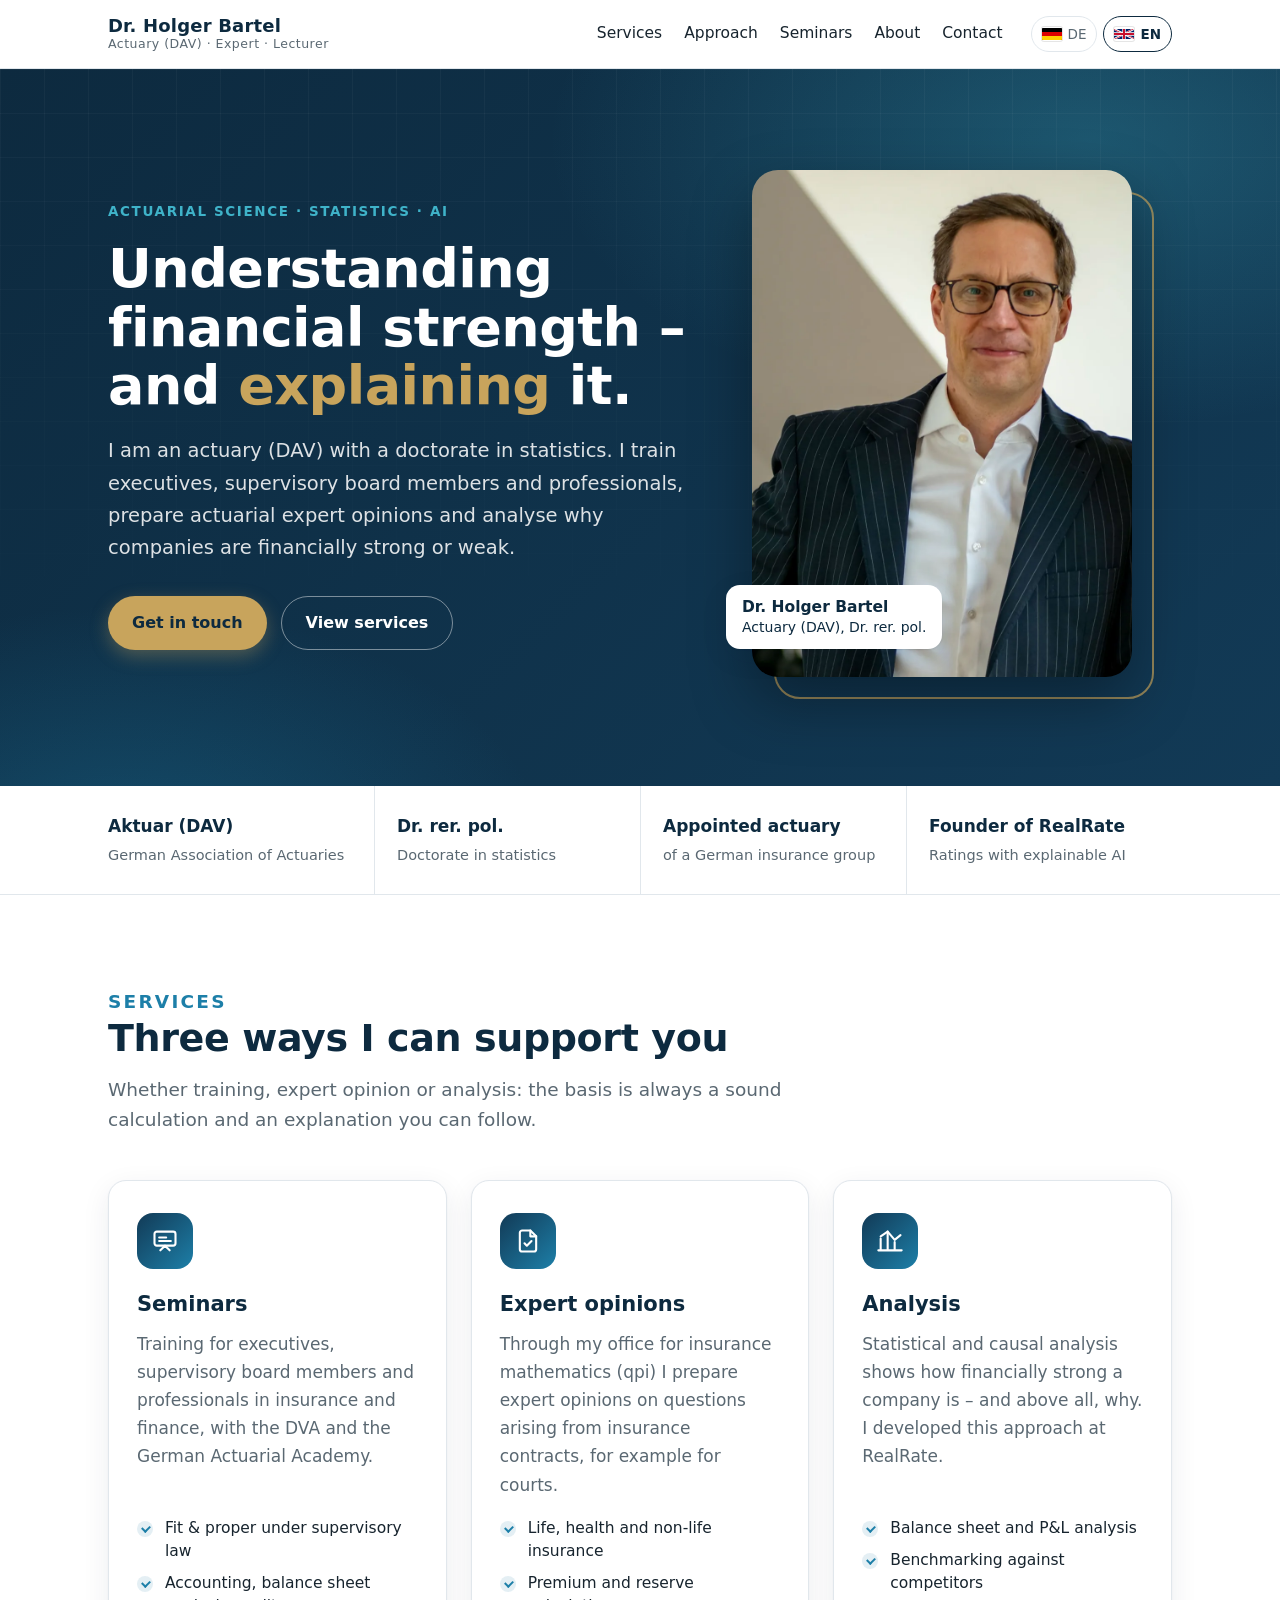
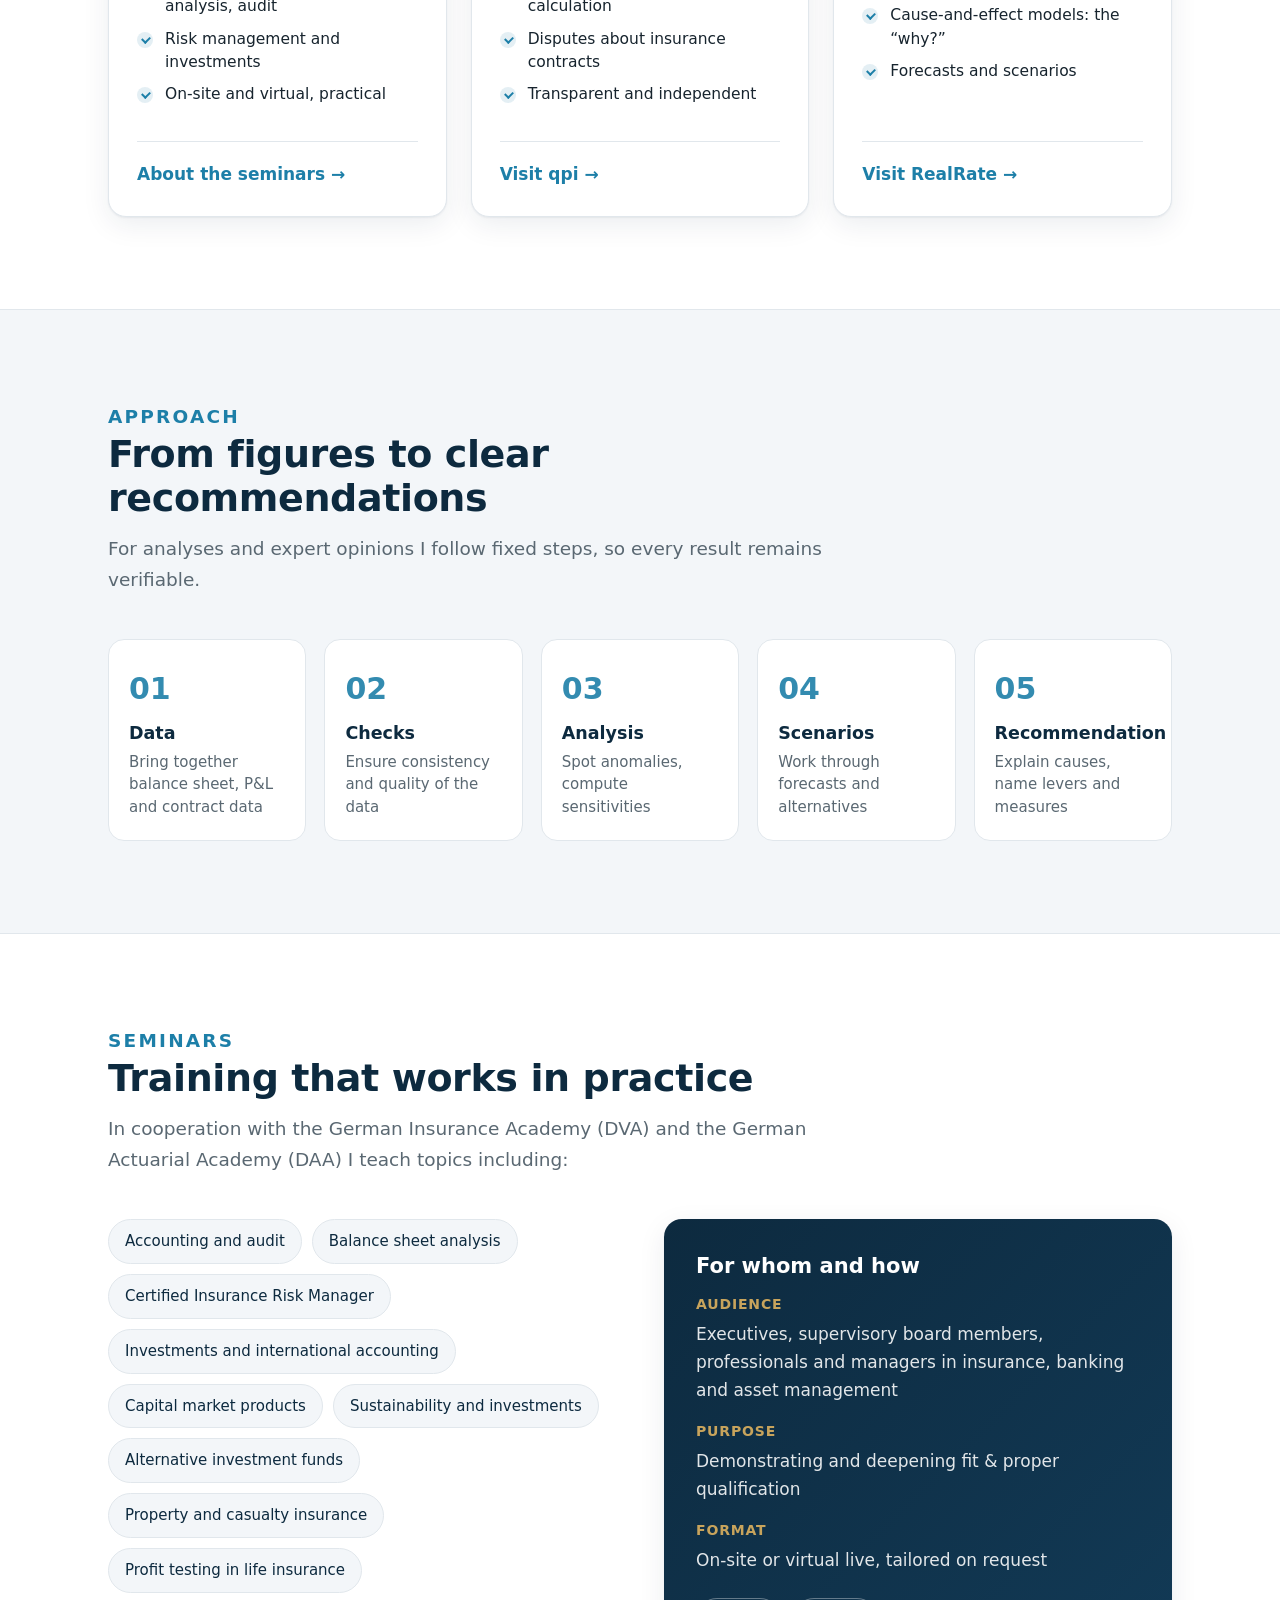
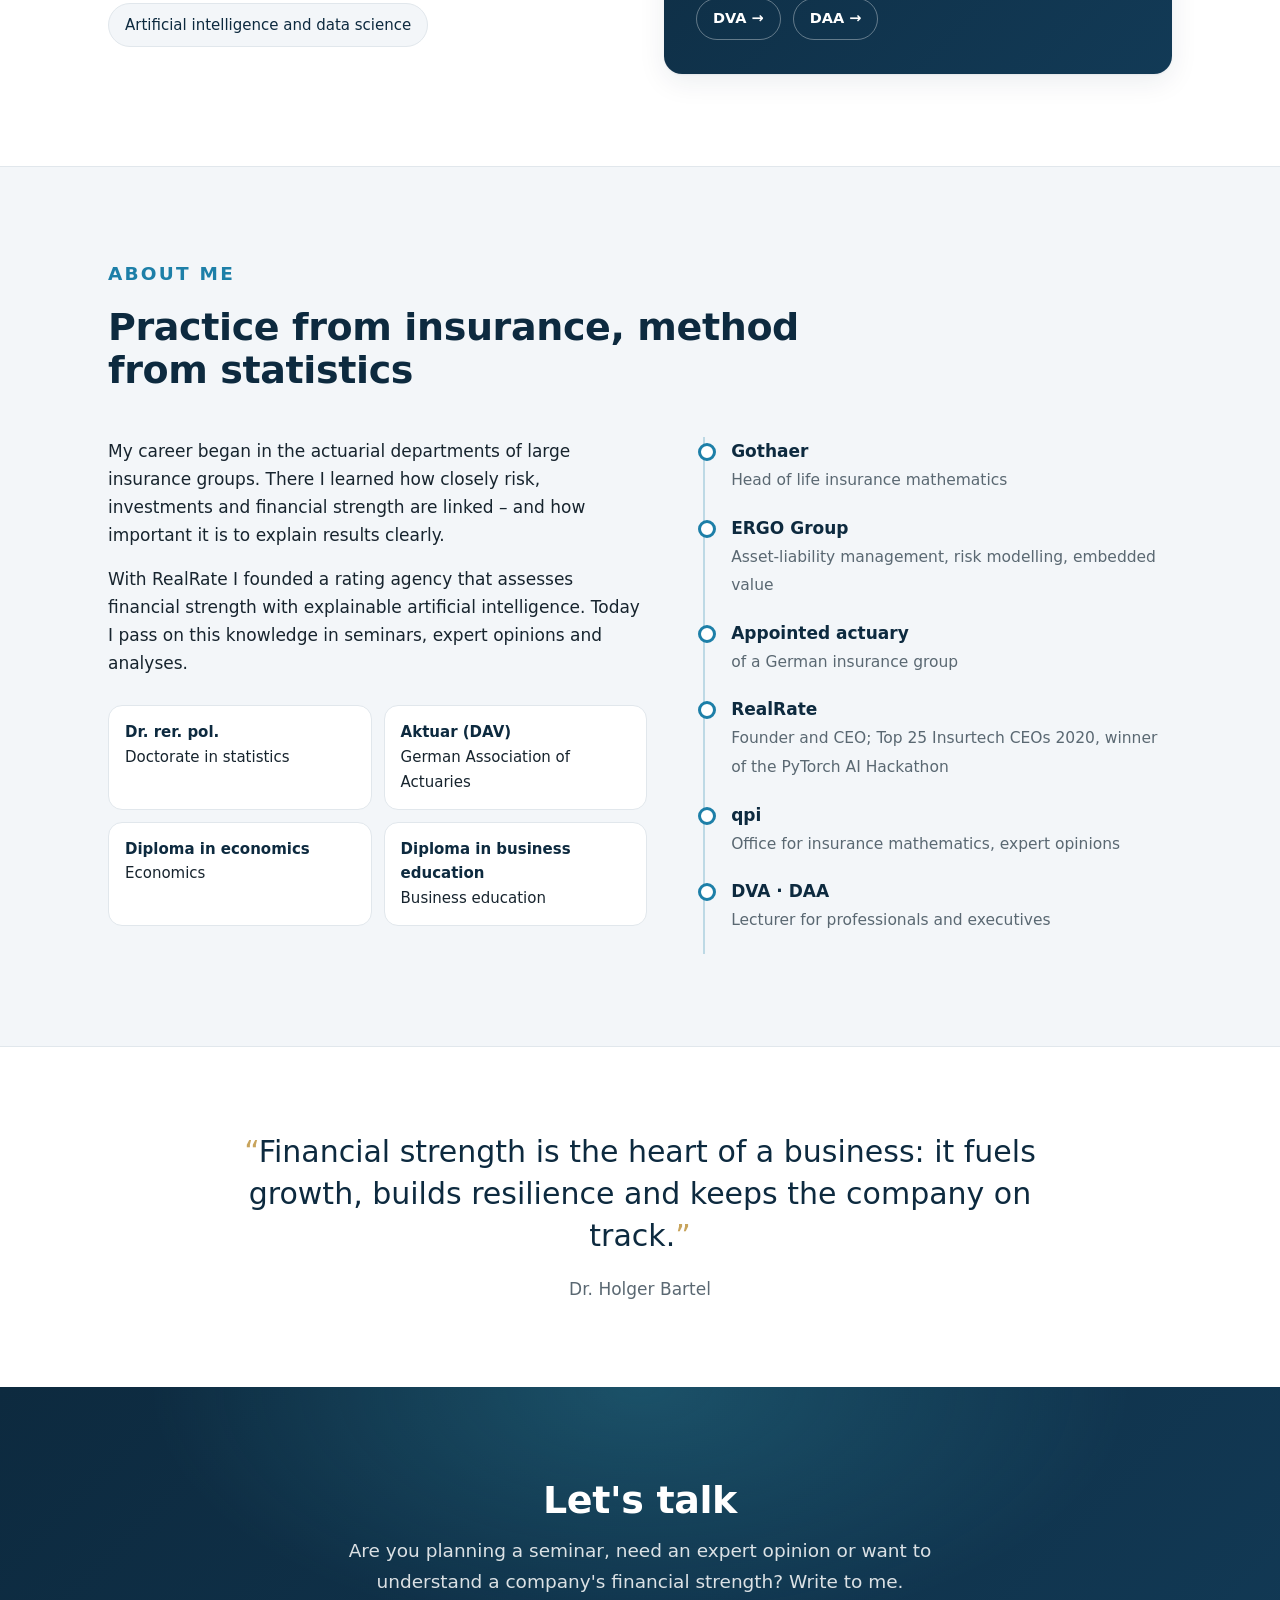
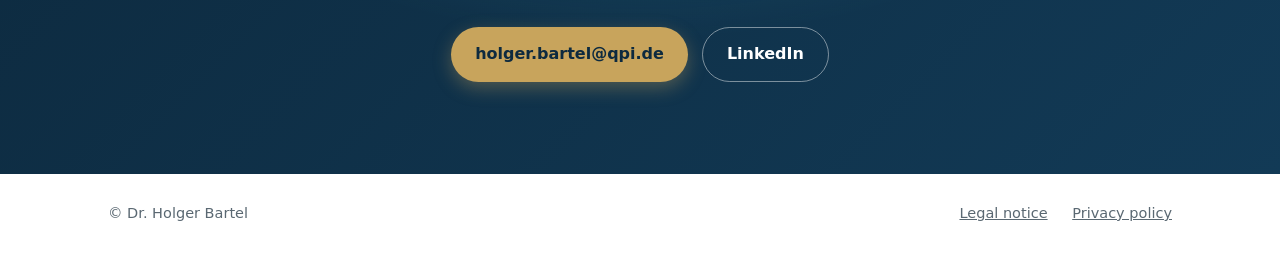
==== commit 6c5122ca: "Porträt: Foto von qpi.de (Holger 24.11.) statt altem WP-Bild Co-Authored-By: Claude Opus 5.5 <norepl" ====
--- a/index.html
+++ b/index.html
@@ -62,7 +62,7 @@
       <figure class="portrait">
         <picture>
           <source srcset="assets/holger.webp" type="image/webp">
-          <img src="assets/holger.jpg" width="679" height="898" alt="Dr. Holger Bartel">
+          <img src="assets/holger.jpg" width="900" height="1200" alt="Dr. Holger Bartel">
         </picture>
         <figcaption>
           <strong>Dr. Holger Bartel</strong>
